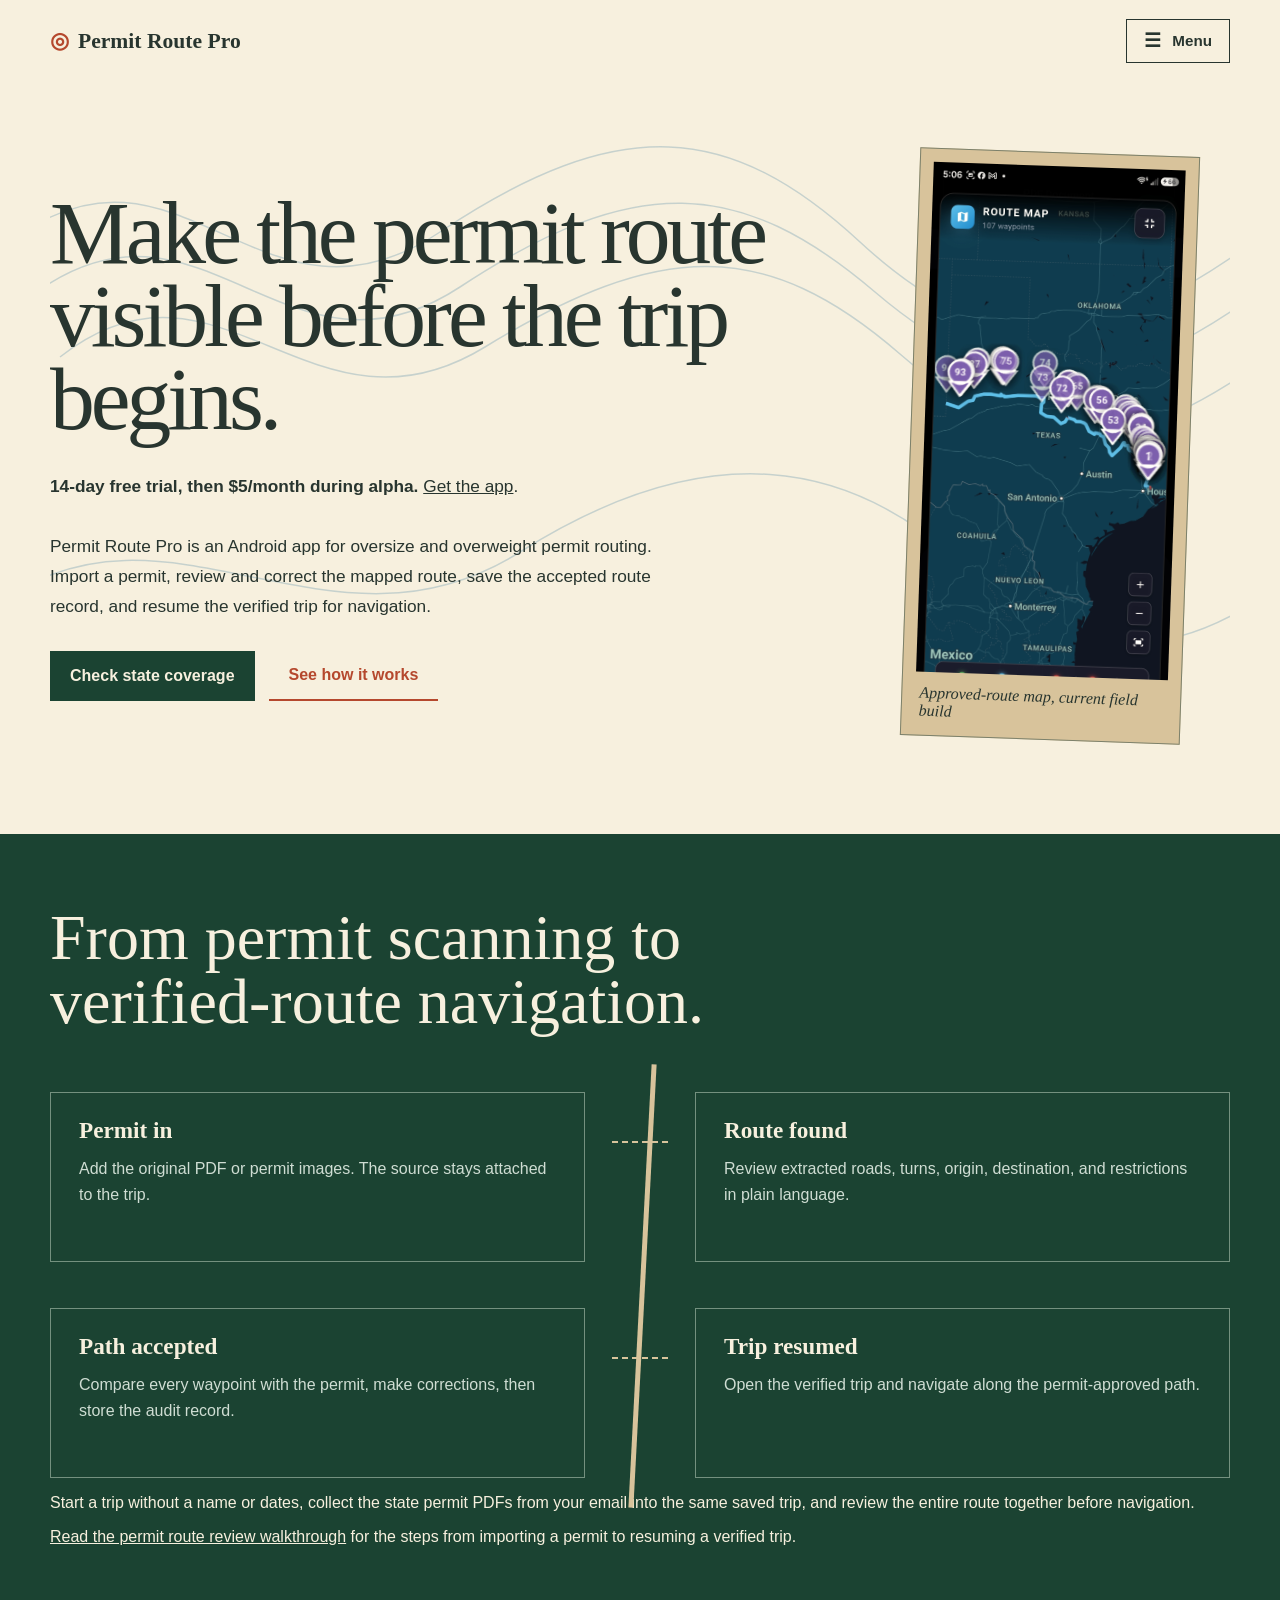
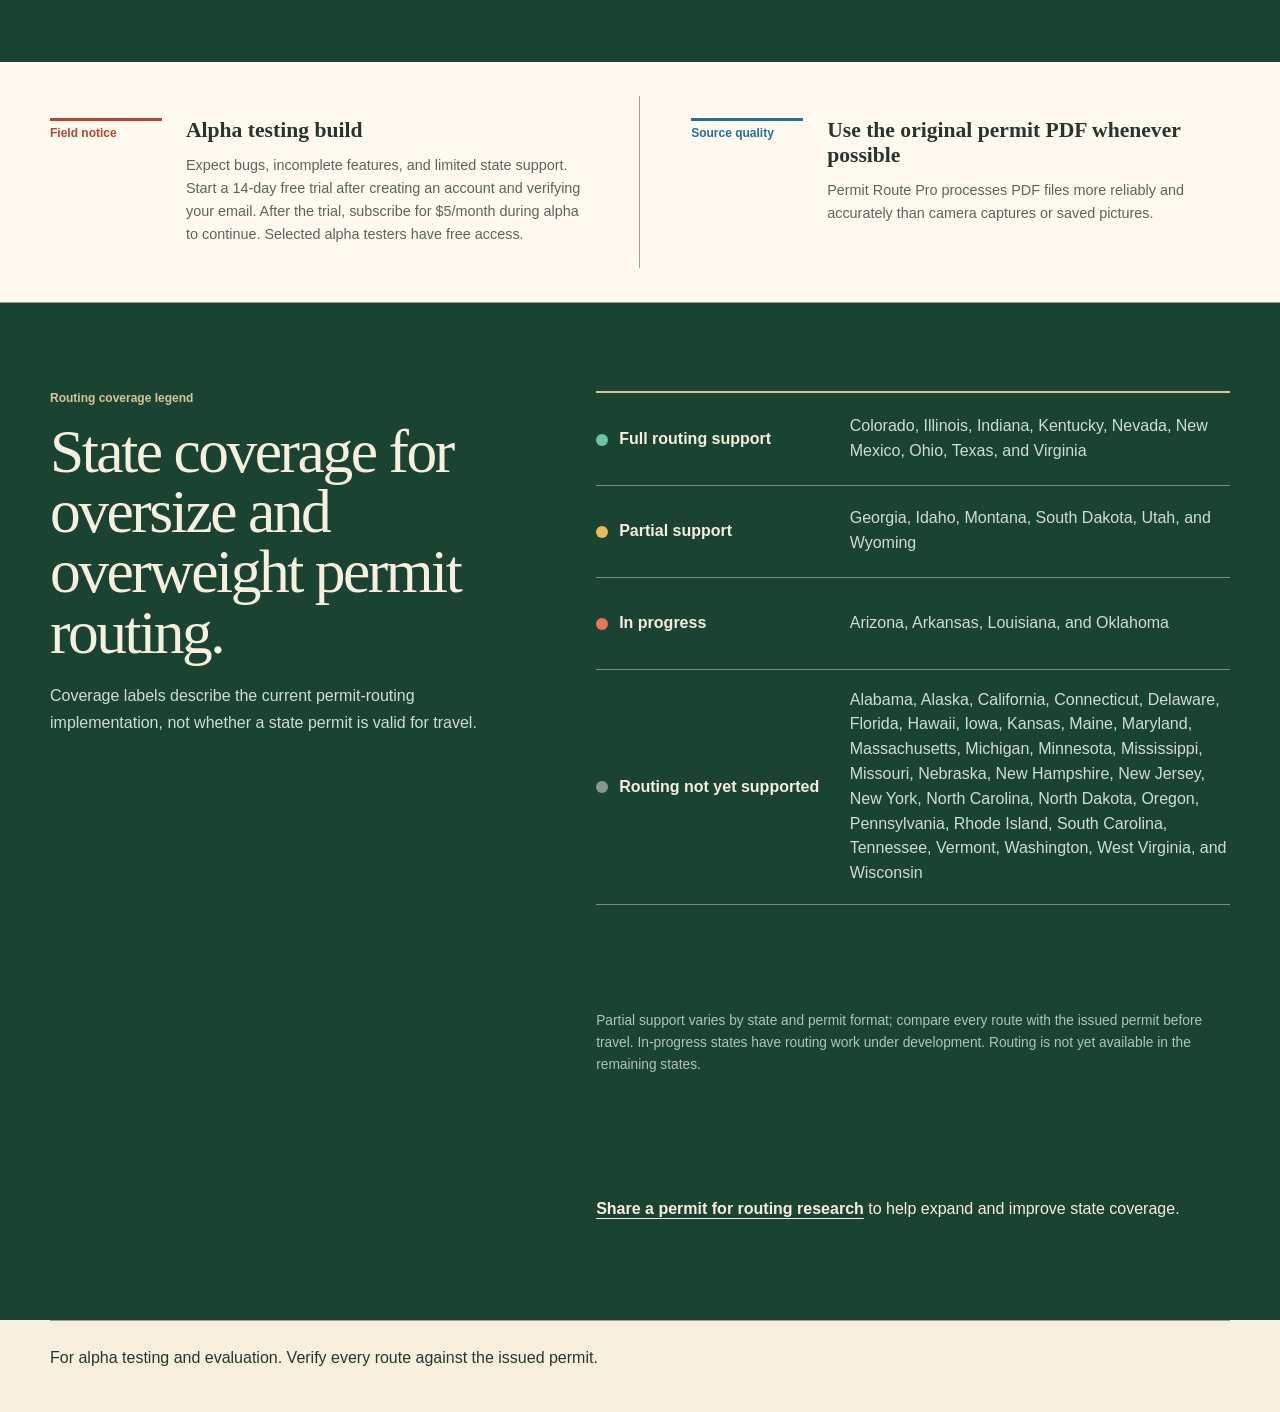
==== index.html @ 9467b301 "Update latest APK manifest and website for v0.4.28-alpha.45" ====
<!DOCTYPE html>
<html lang="en">
  <head>
    <meta charset="utf-8">
    <meta name="viewport" content="width=device-width, initial-scale=1">
    <meta name="google-site-verification" content="u55weYqI1f1QMS4rmIIku3oM1XNT6R3yiwb7f9ApbpE" />
    <meta name="description" content="Review oversize and overweight permit routes with Permit Route Pro for Android. Import permits, verify the mapped route, and resume trips. Explore the alpha.">
    <link rel="canonical" href="https://permit-route-pro.com/">
    <title>Permit Route Pro | Oversize &amp; Overweight Permit Routing App</title>
    <script type="application/ld+json">
      {
        "@context": "https://schema.org",
        "@type": "WebSite",
        "name": "Permit Route Pro",
        "url": "https://permit-route-pro.com/"
      }
    </script>
    <link rel="stylesheet" href="concepts/concepts.css?v=0.4.28-alpha.45-9e7998e-47">
  </head>
  <body class="atlas" id="top">
    <a class="skip-link" href="#main">Skip to content</a>
    <header class="atlas-wrap site-header">
      <nav class="atlas-nav" aria-label="Primary navigation">
        <a class="atlas-brand" href="/">Permit Route Pro</a>
        <button class="site-menu-button" type="button" data-menu-button aria-expanded="false" aria-controls="site-menu"><span class="site-menu-icon" aria-hidden="true">☰</span> Menu</button>
        <div class="site-menu" id="site-menu" hidden>
            <a href="/" aria-current="page">Home</a>
            <a href="/#coverage">State coverage</a>
            <a href="/updates">What’s new</a>
            <a href="/tutorial">App tutorial</a>
            <a href="/permit-route-review">Route review guide</a>
            <a href="/screenshots">App screenshots</a>
            <a href="/changelog">Changelog</a>
            <a href="/share-a-permit">Share a permit</a>
            <a href="/install">Install</a>
        </div>
      </nav>
    </header>

    <main id="main">
      <section class="atlas-wrap atlas-hero">
        <svg class="contours" viewBox="0 0 1180 680" aria-hidden="true" preserveAspectRatio="none">
          <g fill="none" stroke="#2a6f97" stroke-width="1.5">
            <path d="M-40 160C130 30 210 270 390 150S680 40 810 160s240 120 420-20"/>
            <path d="M-20 215C150 85 235 320 410 205S690 95 825 210s240 110 400-12"/>
            <path d="M10 275C170 150 260 372 435 265S715 155 850 272s230 105 380-5"/>
            <path d="M-50 520C120 400 280 590 470 470s330-90 440 10 210 110 330 15"/>
          </g>
        </svg>
        <div class="atlas-copy">
          <h1>Make the permit route visible before the trip begins.</h1>
          <p><strong>14-day free trial, then $5/month during alpha.</strong> <a href="/install">Get the app</a>.</p>
          <p>
            Permit Route Pro is an Android app for oversize and overweight permit routing.
            Import a permit, review and correct the mapped route, save the accepted route
            record, and resume the verified trip for navigation.
          </p>
          <div class="atlas-actions">
            <a class="route-button primary" href="#coverage">Check state coverage</a>
            <a class="route-button secondary" href="#route">See how it works</a>
          </div>
        </div>
        <figure class="atlas-inset">
          <img src="assets/screenshots/route-map.jpg" alt="Permit Route Pro approved route map">
          <p>Approved-route map, current field build</p>
        </figure>
      </section>

      <section class="route-spine" id="route">
        <div class="atlas-wrap">
          <h2>From permit scanning to verified-route navigation.</h2>
          <div class="atlas-route">
            <article class="atlas-stop"><h3>Permit in</h3><p>Add the original PDF or permit images. The source stays attached to the trip.</p></article>
            <article class="atlas-stop"><h3>Route found</h3><p>Review extracted roads, turns, origin, destination, and restrictions in plain language.</p></article>
            <article class="atlas-stop"><h3>Path accepted</h3><p>Compare every waypoint with the permit, make corrections, then store the audit record.</p></article>
            <article class="atlas-stop"><h3>Trip resumed</h3><p>Open the verified trip and navigate along the permit-approved path.</p></article>
          </div>
          <p>Start a trip without a name or dates, collect the state permit PDFs from your email into the same saved trip, and review the entire route together before navigation.</p>
          <p><a href="/permit-route-review">Read the permit route review walkthrough</a> for the steps from importing a permit to resuming a verified trip.</p>
        </div>
      </section>

      <section class="atlas-field-notes" aria-label="Important alpha testing information">
        <div class="atlas-wrap field-note-grid">
          <article class="field-note alpha-note">
            <span>Field notice</span>
            <div><h2>Alpha testing build</h2><p>Expect bugs, incomplete features, and limited state support. Start a 14-day free trial after creating an account and verifying your email. After the trial, subscribe for $5/month during alpha to continue. Selected alpha testers have free access.</p></div>
          </article>
          <article class="field-note pdf-note">
            <span>Source quality</span>
            <div><h2>Use the original permit PDF whenever possible</h2><p>Permit Route Pro processes PDF files more reliably and accurately than camera captures or saved pictures.</p></div>
          </article>
        </div>
      </section>

      <section class="atlas-coverage" id="coverage">
        <div class="atlas-wrap coverage-atlas-grid">
          <header>
            <p class="map-key">Routing coverage legend</p>
            <h2>State coverage for oversize and overweight permit routing.</h2>
            <p>Coverage labels describe the current permit-routing implementation, not whether a state permit is valid for travel.</p>
          </header>
          <table class="atlas-coverage-table">
            <caption class="sr-only">Current state routing support</caption>
            <tbody>
              <tr class="atlas-ready"><th scope="row"><span></span>Full routing support</th><td>Colorado, Illinois, Indiana, Kentucky, Nevada, New Mexico, Ohio, Texas, and Virginia</td></tr>
              <tr class="atlas-partial"><th scope="row"><span></span>Partial support</th><td>Georgia, Idaho, Montana, South Dakota, Utah, and Wyoming</td></tr>
              <tr class="atlas-progress"><th scope="row"><span></span>In progress</th><td>Arizona, Arkansas, Louisiana, and Oklahoma</td></tr>
              <tr class="atlas-unsupported"><th scope="row"><span></span>Routing not yet supported</th><td>Alabama, Alaska, California, Connecticut, Delaware, Florida, Hawaii, Iowa, Kansas, Maine, Maryland, Massachusetts, Michigan, Minnesota, Mississippi, Missouri, Nebraska, New Hampshire, New Jersey, New York, North Carolina, North Dakota, Oregon, Pennsylvania, Rhode Island, South Carolina, Tennessee, Vermont, Washington, West Virginia, and Wisconsin</td></tr>
            </tbody>
          </table>
          <p class="atlas-coverage-note">Partial support varies by state and permit format; compare every route with the issued permit before travel. In-progress states have routing work under development. Routing is not yet available in the remaining states.</p>
          <p class="coverage-more"><a href="/share-a-permit">Share a permit for routing research</a> to help expand and improve state coverage.</p>
        </div>
      </section>

    </main>

    <footer class="atlas-wrap atlas-footer">For alpha testing and evaluation. Verify every route against the issued permit.</footer>
    <script src="apk-downloads.js?v=0.4.28-alpha.45-9e7998e-47"></script>
    <script src="concepts/concepts.js?v=0.4.28-alpha.45-9e7998e-47"></script>
  </body>
</html>
---- concepts/concepts.css ----
* {
  box-sizing: border-box;
}

html {
  scroll-behavior: smooth;
}

body {
  margin: 0;
}

img,
svg {
  display: block;
  max-width: 100%;
}

a {
  color: inherit;
}

button,
a {
  -webkit-tap-highlight-color: transparent;
}

:focus-visible {
  outline: 3px solid currentColor;
  outline-offset: 4px;
}

.skip-link {
  position: fixed;
  left: 16px;
  top: 12px;
  z-index: 100;
  padding: 10px 14px;
  background: white;
  color: black;
  transform: translateY(-180%);
}

.skip-link:focus {
  transform: none;
}

.concept-jump {
  display: flex;
  flex-wrap: wrap;
  align-items: center;
  gap: 8px;
  font-size: 0.78rem;
}

.concept-jump a {
  min-width: 28px;
  min-height: 28px;
  display: inline-grid;
  place-items: center;
  border: 1px solid currentColor;
  text-decoration: none;
}

.concept-jump a[aria-current="page"] {
  background: currentColor;
}

.concept-jump a[aria-current="page"] span {
  color: var(--jump-active, white);
}

.phone-shot {
  overflow: hidden;
  background: #07111f;
}

.phone-shot img {
  width: 100%;
  height: 100%;
  object-fit: cover;
}

.route-button {
  min-height: 50px;
  display: inline-flex;
  align-items: center;
  justify-content: center;
  padding: 13px 20px;
  font-weight: 800;
  text-decoration: none;
}

.sr-only {
  position: absolute;
  width: 1px;
  height: 1px;
  padding: 0;
  margin: -1px;
  overflow: hidden;
  clip: rect(0, 0, 0, 0);
  white-space: nowrap;
  border: 0;
}

/* 1. Night Dispatch */

.night {
  --jump-active: #07131c;
  background: #07131c;
  color: #f4f7f8;
  font-family: "Segoe UI", Arial, sans-serif;
}

.night .night-shell {
  width: min(1240px, calc(100% - 40px));
  margin: 0 auto;
}

.night .night-nav {
  min-height: 76px;
  display: grid;
  grid-template-columns: 1fr auto auto;
  gap: 28px;
  align-items: center;
  border-bottom: 1px solid #244150;
}

.night .night-brand {
  display: flex;
  align-items: center;
  gap: 12px;
  color: #f4f7f8;
  font-family: Bahnschrift, "Arial Narrow", sans-serif;
  font-weight: 800;
  letter-spacing: 0.02em;
  text-decoration: none;
}

.night .night-brand b {
  padding: 7px 8px;
  background: #ffb000;
  color: #07131c;
}

.night .night-links {
  display: flex;
  gap: 22px;
  color: #9fb0ba;
  font-size: 0.9rem;
}

.night .night-links a {
  text-decoration: none;
}

.night .night-links a:hover {
  color: #56d6e9;
}

.night .night-hero {
  display: grid;
  grid-template-columns: 94px minmax(0, 1fr) minmax(280px, 390px);
  min-height: 690px;
  border-bottom: 1px solid #244150;
}

.night .status-rail {
  display: flex;
  flex-direction: column;
  justify-content: space-between;
  padding: 38px 16px 38px 0;
  border-right: 1px solid #244150;
  color: #9fb0ba;
}

.night .status-rail p {
  margin: 0;
  writing-mode: vertical-rl;
  transform: rotate(180deg);
  font-family: Bahnschrift, "Arial Narrow", sans-serif;
  font-size: 0.76rem;
  letter-spacing: 0.12em;
}

.night .status-light {
  width: 14px;
  height: 14px;
  border-radius: 50%;
  background: #56d6e9;
  box-shadow: 0 0 22px rgba(86, 214, 233, 0.75);
}

.night .night-copy {
  align-self: center;
  padding: 64px clamp(28px, 6vw, 78px);
}

.night .night-copy h1 {
  max-width: 760px;
  margin: 0;
  font-family: Bahnschrift, "Arial Narrow", sans-serif;
  font-size: clamp(3.4rem, 7.5vw, 7.6rem);
  font-stretch: condensed;
  line-height: 0.86;
  letter-spacing: -0.055em;
}

.night .night-copy > p {
  max-width: 610px;
  margin: 30px 0 0;
  color: #bac7cd;
  font-size: 1.12rem;
  line-height: 1.65;
}

.night .night-actions {
  display: flex;
  flex-wrap: wrap;
  gap: 14px;
  margin-top: 34px;
}

.night .route-button.primary {
  background: #ffb000;
  color: #07131c;
}

.night .route-button.secondary {
  border: 1px solid #3b5d6e;
  color: #f4f7f8;
}

.night .release-line {
  display: flex;
  flex-wrap: wrap;
  gap: 16px 28px;
  margin-top: 28px;
  color: #9fb0ba;
  font-size: 0.84rem;
}

.night .release-line strong {
  color: #56d6e9;
}

.night .night-visual {
  position: relative;
  align-self: center;
  padding: 54px 0;
}

.night .night-visual::before {
  content: "";
  position: absolute;
  inset: 90px -20px 90px 45%;
  border: solid #294858;
  border-width: 1px 0 1px 1px;
}

.night .night-visual::after {
  content: "approved path";
  position: absolute;
  right: 0;
  bottom: 78px;
  padding: 5px 8px;
  background: #56d6e9;
  color: #07131c;
  font-size: 0.72rem;
  font-weight: 800;
}

.night .phone-shot {
  position: relative;
  z-index: 1;
  aspect-ratio: 1080 / 1900;
  margin-right: 34px;
  border: 8px solid #102838;
  border-radius: 34px;
  box-shadow: 18px 20px 0 #ffb000;
}

.night .night-process {
  padding: 74px 0 90px;
}

.night .night-process h2 {
  max-width: 780px;
  margin: 0 0 40px;
  font-family: Bahnschrift, "Arial Narrow", sans-serif;
  font-size: clamp(2.4rem, 5vw, 4.8rem);
  line-height: 0.95;
}

.night .process-track {
  display: grid;
  grid-template-columns: repeat(5, 1fr);
  border-top: 4px solid #ffb000;
}

.night .process-track article {
  min-height: 190px;
  padding: 22px 22px 10px 0;
  border-right: 1px solid #244150;
}

.night .process-track article:last-child {
  border-right: 0;
}

.night .process-track span {
  color: #ffb000;
  font-weight: 900;
}

.night .process-track h3 {
  margin: 34px 0 8px;
  font-size: 1.08rem;
}

.night .process-track p {
  margin: 0;
  color: #9fb0ba;
  line-height: 1.55;
}

.night .night-footer {
  display: flex;
  justify-content: space-between;
  gap: 20px;
  padding: 30px 0 44px;
  border-top: 1px solid #244150;
  color: #9fb0ba;
}

/* 2. Permit Ledger */

.ledger {
  --jump-active: #f5f3ec;
  background: #f5f3ec;
  color: #17263b;
  font-family: Arial, Helvetica, sans-serif;
}

.ledger .ledger-wrap {
  width: min(1160px, calc(100% - 40px));
  margin: 0 auto;
}

.ledger .ledger-nav {
  min-height: 82px;
  display: flex;
  justify-content: space-between;
  align-items: center;
  gap: 28px;
  border-bottom: 2px solid #17263b;
}

.ledger .ledger-brand {
  font-family: Georgia, serif;
  font-size: 1.2rem;
  font-weight: 700;
  text-decoration: none;
}

.ledger .ledger-brand small {
  display: block;
  color: #566273;
  font-family: Arial, sans-serif;
  font-size: 0.72rem;
  font-weight: 400;
}

.ledger .ledger-download {
  padding: 11px 16px;
  background: #174ea6;
  color: white;
  font-weight: 700;
  text-decoration: none;
}

.ledger .ledger-hero {
  display: grid;
  grid-template-columns: minmax(0, 0.95fr) minmax(360px, 0.72fr);
  gap: clamp(38px, 8vw, 110px);
  align-items: center;
  padding: 72px 0 86px;
}

.ledger .ledger-copy h1 {
  max-width: 720px;
  margin: 0;
  font-family: Georgia, "Times New Roman", serif;
  font-size: clamp(3.1rem, 6.2vw, 6.6rem);
  font-weight: 400;
  line-height: 0.95;
  letter-spacing: -0.045em;
}

.ledger .ledger-copy > p {
  max-width: 570px;
  margin: 28px 0 0;
  color: #465467;
  font-size: 1.1rem;
  line-height: 1.7;
}

.ledger .ledger-actions {
  display: flex;
  flex-wrap: wrap;
  gap: 12px;
  margin-top: 30px;
}

.ledger .route-button.primary {
  background: #174ea6;
  color: white;
}

.ledger .route-button.secondary {
  border-bottom: 2px solid #174ea6;
  padding-inline: 5px;
  color: #174ea6;
}

.ledger .permit-sheet {
  position: relative;
  padding: 30px 32px 34px;
  background: #fffef9;
  border: 1px solid #aeb5bc;
  box-shadow: 13px 15px 0 #d9d7cf;
  transform: rotate(1.2deg);
}

.ledger .permit-sheet::after {
  content: "Verified";
  position: absolute;
  right: 28px;
  bottom: 42px;
  padding: 9px 14px;
  border: 4px double #287d52;
  color: #287d52;
  font-weight: 900;
  transform: rotate(-7deg);
}

.ledger .sheet-head {
  padding-bottom: 18px;
  border-bottom: 3px solid #17263b;
  font-family: Georgia, serif;
  font-size: 1.5rem;
}

.ledger .permit-sheet dl {
  margin: 24px 0 90px;
}

.ledger .permit-sheet div {
  display: grid;
  grid-template-columns: 110px 1fr;
  padding: 12px 0;
  border-bottom: 1px solid #c8cdd2;
}

.ledger .permit-sheet dt {
  color: #657080;
  font-size: 0.78rem;
}

.ledger .permit-sheet dd {
  margin: 0;
  font-weight: 700;
}

.ledger .proof {
  padding: 70px 0 88px;
  border-top: 1px solid #aeb5bc;
}

.ledger .proof h2 {
  max-width: 700px;
  margin: 0;
  font-family: Georgia, serif;
  font-size: clamp(2.4rem, 4vw, 4.4rem);
  font-weight: 400;
  line-height: 1;
}

.ledger .proof-chain {
  position: relative;
  display: grid;
  grid-template-columns: repeat(4, 1fr);
  margin-top: 48px;
}

.ledger .proof-chain::before {
  content: "";
  position: absolute;
  left: 12.5%;
  right: 12.5%;
  top: 17px;
  border-top: 2px solid #174ea6;
}

.ledger .proof-chain article {
  position: relative;
  padding-right: 28px;
}

.ledger .proof-chain span {
  width: 36px;
  height: 36px;
  display: grid;
  place-items: center;
  border: 2px solid #174ea6;
  border-radius: 50%;
  background: #f5f3ec;
  color: #174ea6;
  font-weight: 800;
}

.ledger .proof-chain h3 {
  margin: 22px 0 8px;
  font-family: Georgia, serif;
  font-size: 1.24rem;
}

.ledger .proof-chain p {
  margin: 0;
  color: #566273;
  line-height: 1.55;
}

.ledger .ledger-release {
  display: grid;
  grid-template-columns: 1fr auto;
  gap: 26px;
  align-items: center;
  margin-bottom: 76px;
  padding: 24px 0;
  border-top: 3px solid #17263b;
  border-bottom: 1px solid #aeb5bc;
}

.ledger .ledger-release p {
  margin: 3px 0 0;
  color: #566273;
}

.ledger .ledger-footer {
  padding: 28px 0 46px;
  border-top: 1px solid #aeb5bc;
  color: #566273;
}

/* 3. High-Visibility Cab */

.hivis {
  --jump-active: #ffd400;
  background: #ffd400;
  color: #101010;
  font-family: "Trebuchet MS", Arial, sans-serif;
}

.hivis .hivis-nav {
  width: min(1280px, calc(100% - 36px));
  min-height: 78px;
  display: flex;
  justify-content: space-between;
  align-items: center;
  gap: 28px;
  margin: 0 auto;
  border-bottom: 5px solid #101010;
}

.hivis .hivis-brand {
  font-family: Impact, "Arial Black", sans-serif;
  font-size: 1.6rem;
  text-decoration: none;
}

.hivis .hivis-brand span {
  color: #123cc7;
}

.hivis .nav-action {
  padding: 12px 18px;
  background: #101010;
  color: white;
  font-weight: 900;
  text-decoration: none;
}

.hivis .hivis-hero {
  width: min(1280px, calc(100% - 36px));
  display: grid;
  grid-template-columns: minmax(0, 1.25fr) minmax(270px, 0.48fr);
  gap: 34px;
  margin: 0 auto;
  padding: 54px 0 72px;
}

.hivis .hivis-copy h1 {
  max-width: 900px;
  margin: 0;
  font-family: Impact, "Arial Black", sans-serif;
  font-size: clamp(4.8rem, 11vw, 11.5rem);
  font-weight: 900;
  line-height: 0.78;
  letter-spacing: -0.035em;
}

.hivis .hivis-copy > p {
  max-width: 650px;
  margin: 34px 0 0;
  font-size: 1.28rem;
  font-weight: 700;
  line-height: 1.5;
}

.hivis .hivis-actions {
  display: flex;
  flex-wrap: wrap;
  gap: 12px;
  margin-top: 28px;
}

.hivis .route-button.primary {
  background: #123cc7;
  color: white;
}

.hivis .route-button.secondary {
  border: 3px solid #101010;
}

.hivis .hivis-phone {
  position: relative;
  align-self: end;
}

.hivis .hivis-phone::before {
  content: "Live route";
  position: absolute;
  z-index: 2;
  left: -25px;
  top: 45px;
  padding: 10px 14px;
  background: #ff6b00;
  border: 3px solid #101010;
  font-weight: 900;
  transform: rotate(-4deg);
}

.hivis .phone-shot {
  height: 570px;
  border: 7px solid #101010;
  border-radius: 26px;
  box-shadow: 16px 16px 0 #123cc7;
}

.hivis .rule-banner {
  padding: 26px 20px;
  overflow: hidden;
  background: #101010;
  color: white;
  font-family: Impact, "Arial Black", sans-serif;
  font-size: clamp(1.8rem, 4.5vw, 4.2rem);
  line-height: 1;
  text-align: center;
}

.hivis .hivis-process {
  background: #e8e8e3;
  border-bottom: 12px solid #123cc7;
}

.hivis .process-wrap {
  width: min(1180px, calc(100% - 36px));
  margin: 0 auto;
  padding: 78px 0 88px;
}

.hivis .process-wrap h2 {
  margin: 0 0 38px;
  font-family: Impact, "Arial Black", sans-serif;
  font-size: clamp(3.1rem, 7vw, 7rem);
  font-weight: 900;
  line-height: 0.9;
}

.hivis .road-steps {
  display: grid;
  gap: 14px;
}

.hivis .road-steps article {
  display: grid;
  grid-template-columns: 72px 210px 1fr;
  gap: 20px;
  align-items: center;
  padding: 18px 24px;
  background: white;
  border: 3px solid #101010;
}

.hivis .road-steps span {
  width: 58px;
  height: 58px;
  display: grid;
  place-items: center;
  border-radius: 50%;
  background: #ffd400;
  border: 3px solid #101010;
  font-family: Impact, sans-serif;
  font-size: 1.6rem;
}

.hivis .road-steps h3,
.hivis .road-steps p {
  margin: 0;
}

.hivis .road-steps h3 {
  font-size: 1.25rem;
}

.hivis .road-steps p {
  color: #3d3d3d;
}

.hivis .hivis-release {
  width: min(1180px, calc(100% - 36px));
  display: flex;
  justify-content: space-between;
  align-items: center;
  gap: 24px;
  margin: 0 auto;
  padding: 42px 0;
  font-weight: 800;
}

/* 4. Route Atlas */

.atlas {
  --jump-active: #f7f0de;
  background: #f7f0de;
  color: #28352f;
  font-family: Verdana, Geneva, sans-serif;
}

.atlas .atlas-wrap {
  width: min(1180px, calc(100% - 40px));
  margin: 0 auto;
}

.atlas .atlas-nav {
  min-height: 82px;
  display: flex;
  justify-content: space-between;
  gap: 24px;
  align-items: center;
}

.atlas .site-header { position: relative; z-index: 20; }
.atlas .site-menu-button {
  display: inline-flex;
  align-items: center;
  gap: 11px;
  padding: 11px 17px;
  border: 1px solid #28352f;
  background: transparent;
  color: #28352f;
  font: 700 0.95rem Verdana, Geneva, sans-serif;
  cursor: pointer;
}
.atlas .site-menu-button:hover,
.atlas .site-menu-button[aria-expanded="true"] { background: #1b4332; color: #f7f0de; }
.atlas .site-menu-icon { font-size: 1.2rem; line-height: 1; }
.atlas .site-menu[hidden] { display: none; }
.atlas .site-menu {
  position: absolute;
  top: calc(100% - 2px);
  right: 0;
  width: min(560px, 100%);
  display: grid;
  grid-template-columns: repeat(2, minmax(0, 1fr));
  padding: 12px;
  border: 2px solid #1b4332;
  background: #fffaf0;
  box-shadow: 10px 12px 0 rgba(27, 67, 50, 0.18);
}
.atlas .site-menu a {
  padding: 15px 18px;
  color: #28352f;
  text-decoration: none;
  font-weight: 700;
}
.atlas .site-menu a:hover,
.atlas .site-menu a[aria-current="page"] { background: #d8c39b; }
.atlas .site-menu-button:focus-visible,
.atlas .site-menu a:focus-visible { outline: 3px solid #b5482d; outline-offset: 3px; }

.atlas .atlas-links {
  display: flex;
  gap: 17px;
  color: #5b655f;
  font-size: 0.82rem;
}

.atlas .atlas-links a {
  text-decoration: none;
}

.atlas .atlas-links a:hover {
  color: #b5482d;
}

.atlas .atlas-brand {
  flex-shrink: 0;
  font-family: Palatino, "Book Antiqua", serif;
  font-size: 1.35rem;
  font-weight: 700;
  text-decoration: none;
  white-space: nowrap;
}

.atlas .atlas-brand::before {
  content: "◎";
  margin-right: 9px;
  color: #b5482d;
}

.atlas .atlas-hero {
  position: relative;
  min-height: 680px;
  display: grid;
  grid-template-columns: minmax(0, 1fr) minmax(270px, 360px);
  gap: 70px;
  align-items: center;
  padding: 54px 0 78px;
}

.atlas .contours {
  position: absolute;
  inset: 0;
  z-index: 0;
  opacity: 0.23;
  pointer-events: none;
}

.atlas .atlas-copy,
.atlas .atlas-inset {
  position: relative;
  z-index: 1;
}

.atlas .atlas-copy h1 {
  max-width: 800px;
  margin: 0;
  font-family: Palatino, "Book Antiqua", serif;
  font-size: clamp(3.6rem, 7vw, 7.2rem);
  font-weight: 400;
  line-height: 0.93;
  letter-spacing: -0.045em;
}

.atlas .atlas-copy > p {
  max-width: 620px;
  margin: 30px 0 0;
  font-size: 1.08rem;
  line-height: 1.75;
}

.atlas .atlas-actions {
  display: flex;
  flex-wrap: wrap;
  gap: 14px;
  margin-top: 30px;
}

.atlas .route-button.primary {
  background: #1b4332;
  color: #f7f0de;
}

.atlas .route-button.secondary {
  border-bottom: 2px solid #b5482d;
  color: #b5482d;
}

.atlas .atlas-inset {
  padding: 13px;
  background: #d8c39b;
  border: 1px solid #7c816b;
  transform: rotate(2deg);
}

.atlas .atlas-inset img {
  width: 100%;
  height: 510px;
  object-fit: cover;
  object-position: center top;
  filter: saturate(0.82) sepia(0.08);
}

.atlas .atlas-inset p {
  margin: 12px 4px 2px;
  font-family: Palatino, serif;
  font-style: italic;
}

.atlas .route-spine {
  position: relative;
  padding: 72px 0 100px;
  background: #1b4332;
  color: #f7f0de;
}

.atlas .route-spine h2 {
  max-width: 720px;
  margin: 0 0 58px;
  font-family: Palatino, serif;
  font-size: clamp(2.6rem, 5vw, 5rem);
  font-weight: 400;
  line-height: 1;
}

.atlas .atlas-route {
  position: relative;
  display: grid;
  grid-template-columns: repeat(2, 1fr);
  gap: 46px 110px;
}

.atlas .atlas-route::before {
  content: "";
  position: absolute;
  left: 50%;
  top: -28px;
  bottom: -30px;
  width: 5px;
  background: #d8c39b;
  transform: rotate(3deg);
}

.atlas .atlas-stop {
  position: relative;
  min-height: 170px;
  padding: 24px 28px;
  border: 1px solid #74917f;
}

.atlas .atlas-stop:nth-child(odd)::after,
.atlas .atlas-stop:nth-child(even)::before {
  content: "";
  position: absolute;
  top: 48px;
  width: 56px;
  border-top: 2px dashed #d8c39b;
}

.atlas .atlas-stop:nth-child(odd)::after {
  right: -84px;
}

.atlas .atlas-stop:nth-child(even)::before {
  left: -84px;
}

.atlas .atlas-stop h3 {
  margin: 0;
  font-family: Palatino, serif;
  font-size: 1.45rem;
}

.atlas .atlas-stop p {
  margin: 12px 0 0;
  color: #cfddd3;
  line-height: 1.6;
}

.atlas .atlas-field-notes {
  padding: 34px 0;
  background: #fffaf0;
  border-bottom: 1px solid #a89f87;
}

.atlas .field-note-grid {
  display: grid;
  grid-template-columns: repeat(2, 1fr);
}

.atlas .field-note {
  display: grid;
  grid-template-columns: 112px 1fr;
  gap: 24px;
  min-height: 138px;
  padding: 22px clamp(24px, 4vw, 54px);
  align-items: start;
}

.atlas .field-note:first-child {
  padding-left: 0;
  border-right: 1px solid #a89f87;
}

.atlas .field-note:last-child {
  padding-right: 0;
}

.atlas .field-note > span,
.atlas .map-key {
  color: #b5482d;
  font-size: 0.75rem;
  font-weight: 700;
}

.atlas .field-note > span {
  padding-top: 5px;
  border-top: 3px solid #b5482d;
}

.atlas .pdf-note > span {
  color: #2a6f97;
  border-color: #2a6f97;
}

.atlas .field-note h2 {
  margin: 0;
  font-family: Palatino, "Book Antiqua", serif;
  font-size: 1.35rem;
  line-height: 1.15;
}

.atlas .field-note p {
  margin: 11px 0 0;
  color: #5b655f;
  font-size: 0.9rem;
  line-height: 1.6;
}

.atlas .atlas-bulletin {
  padding: 88px 0 96px;
}

.atlas .bulletin-grid,
.atlas .coverage-atlas-grid,
.atlas .atlas-log-grid,
.atlas .atlas-install-grid {
  display: grid;
  grid-template-columns: minmax(280px, 0.68fr) minmax(0, 1fr);
  gap: clamp(54px, 9vw, 120px);
  align-items: start;
}

.atlas .map-key {
  margin: 0 0 16px;
}

.atlas .bulletin-grid h2,
.atlas .coverage-atlas-grid h2,
.atlas .atlas-screens-heading h2,
.atlas .atlas-log-grid h2,
.atlas .atlas-install-intro h2 {
  max-width: 700px;
  margin: 0;
  font-family: Palatino, "Book Antiqua", serif;
  font-size: clamp(2.7rem, 4.8vw, 5rem);
  font-weight: 400;
  line-height: 0.98;
  letter-spacing: -0.04em;
}

.atlas .bulletin-grid header > p:not(.map-key),
.atlas .coverage-atlas-grid header > p:not(.map-key),
.atlas .atlas-screens-heading > p:not(.map-key),
.atlas .atlas-log-grid header > p:not(.map-key),
.atlas .atlas-install-intro > p:not(.map-key) {
  max-width: 600px;
  margin: 20px 0 0;
  color: #5b655f;
  line-height: 1.7;
}

.atlas .atlas-build-facts {
  display: grid;
  grid-template-columns: repeat(2, 1fr);
  gap: 20px;
  margin: 30px 0;
}

.atlas .atlas-build-facts div {
  padding-top: 12px;
  border-top: 2px solid #28352f;
}

.atlas .atlas-build-facts dt {
  color: #6e746b;
  font-size: 0.74rem;
}

.atlas .atlas-build-facts dd {
  margin: 5px 0 0;
  font-family: Palatino, serif;
  font-weight: 700;
}

.atlas .atlas-current-notes {
  margin: 0;
  padding: 0;
  list-style: none;
  border-top: 2px solid #28352f;
}

.atlas .atlas-current-notes li {
  position: relative;
  padding: 22px 0 22px 42px;
  border-bottom: 1px solid #a89f87;
  color: #4c5851;
  line-height: 1.65;
}

.atlas .atlas-current-notes li::before {
  content: "";
  position: absolute;
  left: 2px;
  top: 28px;
  width: 13px;
  height: 13px;
  border: 3px solid #f7f0de;
  border-radius: 50%;
  background: #b5482d;
  box-shadow: 0 0 0 1px #b5482d;
}

.atlas .atlas-coverage {
  padding: 88px 0 98px;
  background: #1b4332;
  color: #f7f0de;
}

.atlas .atlas-coverage .map-key {
  color: #d8c39b;
}

.atlas .coverage-atlas-grid header > p:not(.map-key) {
  color: #cfddd3;
}

.atlas .atlas-coverage-table {
  width: 100%;
  border-collapse: collapse;
  border-top: 2px solid #d8c39b;
}

.atlas .atlas-coverage-table th,
.atlas .atlas-coverage-table td {
  height: 92px;
  padding: 18px 0;
  border-bottom: 1px solid #74917f;
  text-align: left;
  vertical-align: middle;
}

.atlas .atlas-coverage-table th {
  width: 40%;
  padding-right: 24px;
}

.atlas .atlas-coverage-table th span {
  width: 12px;
  height: 12px;
  display: inline-block;
  margin-right: 11px;
  border-radius: 50%;
  vertical-align: middle;
}

.atlas .atlas-ready th span {
  background: #68c7a0;
}

.atlas .atlas-partial th span {
  background: #e4bd58;
}

.atlas .atlas-progress th span {
  background: #e97658;
}

.atlas .atlas-unsupported th span {
  background: #86978e;
}

.atlas .atlas-coverage-table td {
  color: #cfddd3;
  line-height: 1.55;
}

.atlas .atlas-coverage-note {
  grid-column: 2;
  margin: -10px 0 0;
  color: #afc5b6;
  font-size: 0.86rem;
  line-height: 1.6;
}

.atlas .coverage-more { grid-column: 2; margin: 5px 0 0; line-height: 1.6; }
.atlas .coverage-more a { color: #f7f0de; font-weight: 700; text-underline-offset: 4px; }
.atlas .download-coverage-reminder { padding: 12px 16px; border-left: 4px solid #b5482d; background: #eddfc1; line-height: 1.5; }
.atlas .download-coverage-reminder a { color: #1b4332; font-weight: 700; }

.atlas .atlas-explore { padding: 76px 0 84px; background: #e7d7b7; }
.atlas .atlas-explore h2 { margin: 0 0 32px; font: 400 clamp(2.5rem, 5vw, 4.5rem)/1 Palatino, "Book Antiqua", serif; letter-spacing: -0.04em; }
.atlas .atlas-explore-links { display: grid; grid-template-columns: repeat(2, minmax(0, 1fr)); gap: 0 30px; }
.atlas .atlas-explore-links a { display: grid; gap: 8px; padding: 20px 0; border-top: 1px solid #8d856e; color: #28352f; text-decoration: none; }
.atlas .atlas-explore-links a:hover strong { color: #b5482d; text-decoration: underline; }
.atlas .atlas-explore-links strong { font: 700 1.5rem Palatino, "Book Antiqua", serif; }
.atlas .atlas-explore-links span { color: #4c5851; line-height: 1.5; }

.atlas .atlas-share { min-height: 70vh; padding: 55px 0 90px; background: #1b4332; }
.atlas .atlas-share .permit-research-callout { margin-top: 0; }
.atlas .permit-research-copy h1,
.atlas .atlas-screens-heading h1,
.atlas .atlas-log-grid h1 { margin: 0; font: 400 clamp(2.7rem, 4.8vw, 5rem)/0.98 Palatino, "Book Antiqua", serif; letter-spacing: -0.04em; }
.atlas .bulletin-grid h1,
.atlas .atlas-install-intro h1 {
  margin: 0 0 20px;
  font: 400 clamp(2.4rem, 4.5vw, 4rem)/1.08 Palatino, "Book Antiqua", serif;
  letter-spacing: -0.035em;
}
.atlas .permit-research-copy h1 { font-size: clamp(2.15rem, 4vw, 4.1rem); }

.atlas .permit-research-callout {
  grid-column: 1 / -1;
  display: grid;
  grid-template-columns: minmax(260px, 0.82fr) minmax(0, 1fr);
  gap: clamp(36px, 7vw, 88px);
  margin-top: 34px;
  padding: clamp(30px, 5vw, 58px);
  border-top: 7px solid #e4bd58;
  background: #f7f0de;
  color: #28352f;
}

.atlas .permit-research-copy .map-key {
  color: #2a6f97;
}

.atlas .permit-research-copy h3 {
  margin: 0;
  font-family: Palatino, "Book Antiqua", serif;
  font-size: clamp(2.15rem, 4vw, 4.1rem);
  font-weight: 400;
  line-height: 1;
  letter-spacing: -0.035em;
}

.atlas .permit-research-copy > p:not(.map-key) {
  margin: 22px 0 0;
  color: #4c5851;
  line-height: 1.68;
}

.atlas .permit-research-copy .permit-privacy-note {
  padding: 16px 18px;
  border-left: 4px solid #b5482d;
  background: #eddfc1;
  font-size: 0.9rem;
}

.atlas .permit-email-note {
  font-size: 0.88rem;
}

.atlas .permit-email-note a {
  color: #2a6f97;
  font-weight: 700;
}

.atlas .permit-research-form {
  display: grid;
  gap: 18px;
  align-content: start;
  padding-left: clamp(0px, 4vw, 52px);
  border-left: 1px solid #a89f87;
}

.atlas .permit-field-grid {
  display: grid;
  grid-template-columns: repeat(2, minmax(0, 1fr));
  gap: 16px;
}

.atlas .permit-research-form label:not(.permit-consent):not(.permit-trap) {
  display: grid;
  gap: 8px;
  color: #28352f;
  font-size: 0.8rem;
  font-weight: 800;
  letter-spacing: 0.025em;
}

.atlas .permit-research-form label > span {
  font-weight: 400;
}

.atlas .permit-research-form input[type="text"],
.atlas .permit-research-form input[type="email"],
.atlas .permit-research-form textarea {
  width: 100%;
  border: 1px solid #7c816b;
  border-radius: 0;
  background: #fffdf5;
  color: #28352f;
  font: inherit;
  font-size: 1rem;
}

.atlas .permit-research-form input[type="text"],
.atlas .permit-research-form input[type="email"] {
  min-height: 49px;
  padding: 11px 13px;
}

.atlas .permit-research-form textarea {
  min-height: 116px;
  padding: 13px;
  resize: vertical;
  line-height: 1.5;
}

.atlas .permit-research-form input:focus-visible,
.atlas .permit-research-form textarea:focus-visible {
  outline-color: #2a6f97;
}

.atlas .permit-file-drop {
  padding: 18px;
  border: 2px dashed #2a6f97;
  background: #eaf0e9;
}

.atlas .permit-file-drop > span,
.atlas .permit-file-drop > small,
.atlas .permit-file-drop > output {
  display: block;
}

.atlas .permit-file-drop > span {
  font-family: Palatino, "Book Antiqua", serif;
  font-size: 1.15rem;
  font-weight: 700;
}

.atlas .permit-file-drop > small,
.atlas .permit-file-drop > output {
  color: #5b655f;
  font-size: 0.8rem;
  font-weight: 400;
  line-height: 1.5;
  letter-spacing: 0;
}

.atlas .permit-file-drop input[type="file"] {
  width: 100%;
  margin: 7px 0 2px;
  color: #4c5851;
  font: inherit;
  font-size: 0.86rem;
}

.atlas .permit-file-drop input[type="file"]::file-selector-button {
  min-height: 38px;
  margin-right: 10px;
  padding: 8px 13px;
  border: 0;
  background: #2a6f97;
  color: white;
  font: inherit;
  font-weight: 800;
  cursor: pointer;
}

.atlas .permit-consent {
  display: grid;
  grid-template-columns: 21px 1fr;
  gap: 10px;
  align-items: start;
  color: #4c5851;
  font-size: 0.86rem;
  line-height: 1.5;
}

.atlas .permit-consent input {
  width: 19px;
  height: 19px;
  margin: 1px 0 0;
  accent-color: #1b4332;
}

.atlas .permit-trap {
  position: absolute;
  left: -10000px;
  width: 1px;
  height: 1px;
  overflow: hidden;
}

.atlas .permit-submit {
  width: 100%;
  border: 0;
  background: #1b4332;
  color: #f7f0de;
  font: inherit;
  cursor: pointer;
}

.atlas .permit-submit:disabled {
  cursor: wait;
  opacity: 0.65;
}

.atlas .permit-form-status {
  min-height: 24px;
  margin: -4px 0 0;
  color: #4c5851;
  font-size: 0.88rem;
  line-height: 1.5;
}

.atlas .permit-form-status[data-state="success"] {
  color: #1b6b48;
  font-weight: 700;
}

.atlas .permit-form-status[data-state="error"] {
  color: #a43b25;
  font-weight: 700;
}

.atlas .atlas-screens {
  overflow: hidden;
  padding: 92px 0 110px;
  background: #e7d7b7;
}

.atlas .atlas-screens-heading {
  display: grid;
  grid-template-columns: minmax(0, 0.8fr) minmax(260px, 0.5fr);
  gap: 50px;
  align-items: end;
}

.atlas .atlas-screens-heading .map-key {
  grid-column: 1 / -1;
  margin-bottom: -28px;
}

.atlas .atlas-screens-heading > p:not(.map-key) {
  margin-top: 0;
}

.atlas .atlas-contact-sheet {
  width: min(1480px, calc(100% - 40px));
  display: grid;
  grid-template-columns: repeat(6, minmax(0, 1fr));
  gap: 18px;
  margin: 58px auto 0;
}

.atlas .atlas-contact-sheet figure {
  margin: 0;
  padding: 10px 10px 13px;
  background: #fffaf0;
  border: 1px solid #a89f87;
  box-shadow: 7px 9px 0 rgba(98, 82, 52, 0.16);
}

.atlas .atlas-contact-sheet figure:nth-child(even) {
  transform: translateY(34px) rotate(1deg);
}

.atlas .atlas-contact-sheet figure:nth-child(odd) {
  transform: rotate(-0.7deg);
}

.atlas .atlas-contact-sheet img {
  width: 100%;
  aspect-ratio: 1080 / 2240;
  object-fit: cover;
  object-position: center top;
  filter: saturate(0.9);
}

.atlas .atlas-contact-sheet figcaption {
  padding-top: 10px;
  font-family: Palatino, serif;
  font-size: 0.82rem;
  font-style: italic;
  text-align: center;
}

.atlas .atlas-log {
  padding: 92px 0 106px;
  background: #fffaf0;
}

.atlas .atlas-release-history {
  border-top: 2px solid #28352f;
}

.atlas .atlas-release-history > p {
  color: #5b655f;
}

.atlas .history-release {
  border-bottom: 1px solid #a89f87;
}

.atlas .history-release summary {
  position: relative;
  display: grid;
  grid-template-columns: 1fr auto;
  gap: 18px;
  align-items: center;
  min-height: 72px;
  padding: 17px 42px 17px 0;
  cursor: pointer;
  list-style: none;
  font-family: Palatino, serif;
  font-weight: 700;
}

.atlas .history-release summary::-webkit-details-marker {
  display: none;
}

.atlas .history-release summary::after {
  content: "+";
  position: absolute;
  right: 3px;
  color: #b5482d;
  font-family: Verdana, sans-serif;
  font-size: 1.5rem;
  font-weight: 400;
}

.atlas .history-release[open] summary::after {
  content: "−";
}

.atlas .history-release[open] summary {
  color: #b5482d;
}

.atlas .history-release-date {
  color: #6e746b;
  font-family: Verdana, sans-serif;
  font-size: 0.78rem;
  font-weight: 400;
}

.history-release-version {
  min-width: 0;
  overflow-wrap: anywhere;
}

.history-release-meta {
  display: grid;
  gap: 5px;
  text-align: right;
}

.history-release-count {
  color: #5b655f;
  font-family: Verdana, sans-serif;
  font-size: 0.78rem;
  font-weight: 400;
}

.history-release summary:focus-visible {
  outline: 2px solid currentColor;
  outline-offset: 4px;
}

@media (max-width: 760px) {
  .atlas .history-release summary,
  .clear .history-release summary {
    grid-template-columns: minmax(0, 1fr);
    gap: 8px;
  }

  .history-release-meta {
    display: flex;
    flex-wrap: wrap;
    gap: 8px 16px;
    text-align: left;
  }
}

.atlas .history-release-notes {
  display: grid;
  gap: 12px;
  margin: 0;
  padding: 0 28px 27px 22px;
  color: #4c5851;
  line-height: 1.6;
}

.atlas .atlas-install {
  padding: 92px 0 98px;
  background: #d8c39b;
}

.atlas .atlas-install-qr {
  display: flex;
  gap: 16px;
  align-items: center;
  margin-top: 32px;
}

.atlas .atlas-install-qr img {
  width: 96px;
  height: 96px;
  padding: 6px;
  background: white;
}

.atlas .atlas-install-qr p,
.atlas .atlas-install-qr strong,
.atlas .atlas-install-qr span {
  display: block;
  margin: 0;
}

.atlas .atlas-install-qr span {
  margin-top: 5px;
  color: #5b655f;
  font-size: 0.86rem;
}

.atlas .atlas-install-steps {
  margin: 0;
  padding: 0;
  list-style: none;
  counter-reset: atlas-install;
  border-top: 2px solid #28352f;
}

.atlas .atlas-install-steps li {
  position: relative;
  min-height: 92px;
  padding: 20px 0 20px 68px;
  border-bottom: 1px solid #9d8a65;
  counter-increment: atlas-install;
}

.atlas .atlas-install-steps li::before {
  content: counter(atlas-install);
  position: absolute;
  left: 0;
  top: 17px;
  width: 40px;
  height: 40px;
  display: grid;
  place-items: center;
  border: 2px solid #b5482d;
  border-radius: 50%;
  color: #b5482d;
  font-family: Palatino, serif;
  font-weight: 700;
}

.atlas .atlas-install-steps strong,
.atlas .atlas-install-steps span {
  display: block;
}

.atlas .atlas-install-steps span {
  margin-top: 5px;
  color: #5b655f;
  line-height: 1.55;
}

.atlas .atlas-release {
  display: grid;
  grid-template-columns: auto 1fr auto;
  gap: 26px;
  align-items: center;
  padding: 54px 0 64px;
}

.atlas .atlas-release img {
  width: 104px;
  background: white;
}

.atlas .atlas-release p {
  margin: 5px 0 0;
  color: #5b655f;
}

.atlas .atlas-footer {
  padding: 28px 0 45px;
  border-top: 1px solid #a89f87;
}

.atlas .atlas-404 {
  width: min(760px, calc(100% - 40px));
  min-height: 100vh;
  display: flex;
  flex-direction: column;
  justify-content: center;
  margin: 0 auto;
  padding: 80px 0;
}

.atlas .atlas-404 h1 {
  max-width: 720px;
  margin: 0;
  font-family: Palatino, "Book Antiqua", serif;
  font-size: clamp(3.4rem, 8vw, 7.4rem);
  font-weight: 400;
  line-height: 0.92;
  letter-spacing: -0.045em;
}

.atlas .atlas-404 > p:not(.map-key) {
  max-width: 600px;
  margin: 28px 0;
  color: #5b655f;
  line-height: 1.7;
}

.atlas .atlas-404 .route-button {
  align-self: flex-start;
}

.atlas .atlas-404-route {
  display: flex;
  align-items: center;
  width: min(520px, 74vw);
  margin-bottom: 54px;
  border-top: 3px solid #2a6f97;
}

.atlas .atlas-404-route span {
  width: 18px;
  height: 18px;
  border: 4px solid #f7f0de;
  border-radius: 50%;
  background: #2a6f97;
  box-shadow: 0 0 0 2px #2a6f97;
  transform: translateY(-10px);
}

.atlas .atlas-404-route span:last-child {
  margin-left: auto;
  background: #b5482d;
  box-shadow: 0 0 0 2px #b5482d;
}

/* 5. Clear Passage */

.clear {
  --jump-active: #f3f8fc;
  background: #f3f8fc;
  color: #14213d;
  font-family: "Avenir Next", "Segoe UI", sans-serif;
}

.clear .clear-wrap {
  width: min(1160px, calc(100% - 40px));
  margin: 0 auto;
}

.clear .clear-nav {
  min-height: 80px;
  display: grid;
  grid-template-columns: 1fr auto 1fr;
  align-items: center;
  gap: 24px;
}

.clear .clear-brand {
  justify-self: start;
  font-weight: 800;
  text-decoration: none;
}

.clear .clear-brand i {
  width: 32px;
  height: 32px;
  display: inline-grid;
  place-items: center;
  margin-right: 8px;
  border-radius: 50%;
  background: #1677ff;
  color: white;
  font-style: normal;
}

.clear .clear-links {
  display: flex;
  gap: 24px;
  color: #66758a;
  font-size: 0.92rem;
}

.clear .clear-links a {
  text-decoration: none;
}

.clear .clear-nav .route-button {
  justify-self: end;
  min-height: 44px;
  padding: 10px 17px;
  border-radius: 999px;
  background: #14213d;
  color: white;
}

.clear .clear-hero {
  padding: 86px 0 64px;
  text-align: center;
}

.clear .hero-concept-jump {
  justify-content: center;
  margin-bottom: 30px;
}

.clear .clear-hero h1 {
  max-width: 900px;
  margin: 0 auto;
  font-size: clamp(3rem, 6.5vw, 6.5rem);
  font-weight: 750;
  line-height: 0.98;
  letter-spacing: -0.055em;
}

.clear .clear-hero > p {
  max-width: 660px;
  margin: 26px auto 0;
  color: #66758a;
  font-size: 1.14rem;
  line-height: 1.65;
}

.clear .clear-actions {
  display: flex;
  flex-wrap: wrap;
  justify-content: center;
  gap: 12px;
  margin-top: 30px;
}

.clear .route-button.primary {
  border-radius: 999px;
  background: #1677ff;
  color: white;
}

.clear .route-button.secondary {
  border-radius: 999px;
  border: 1px solid #a9b8c8;
  color: #14213d;
}

.clear .trip-line {
  position: relative;
  display: grid;
  grid-template-columns: repeat(4, 1fr);
  margin-top: 72px;
  text-align: left;
}

.clear .trip-line::before {
  content: "";
  position: absolute;
  left: 12.5%;
  right: 12.5%;
  top: 15px;
  height: 4px;
  border-radius: 4px;
  background: #b9d8ff;
}

.clear .trip-line article {
  position: relative;
  padding: 0 18px;
}

.clear .trip-line span {
  position: relative;
  width: 34px;
  height: 34px;
  display: block;
  margin-bottom: 20px;
  border: 8px solid #f3f8fc;
  border-radius: 50%;
  background: #1677ff;
  box-shadow: 0 0 0 2px #1677ff;
}

.clear .trip-line article:last-child span {
  background: #f2554a;
  box-shadow: 0 0 0 2px #f2554a;
}

.clear .trip-line h3 {
  margin: 0 0 7px;
  font-size: 1rem;
}

.clear .trip-line p {
  margin: 0;
  color: #66758a;
  font-size: 0.9rem;
  line-height: 1.5;
}

.clear .clear-notices {
  padding: 34px 0;
  background: white;
  border-top: 1px solid #d8e2ec;
  border-bottom: 1px solid #d8e2ec;
}

.clear .notice-grid {
  display: grid;
  grid-template-columns: repeat(2, 1fr);
  gap: 0;
}

.clear .notice-grid article {
  display: grid;
  grid-template-columns: 48px 1fr;
  gap: 18px;
  align-items: start;
  padding: 10px clamp(24px, 4vw, 54px);
}

.clear .notice-grid article:first-child {
  padding-left: 0;
  border-right: 1px solid #d8e2ec;
}

.clear .notice-grid article:last-child {
  padding-right: 0;
}

.clear .notice-grid article > span {
  width: 44px;
  height: 44px;
  display: grid;
  place-items: center;
  border-radius: 50%;
  font-weight: 850;
}

.clear .testing-notice > span {
  background: #f2554a;
  color: white;
  font-size: 1.2rem;
}

.clear .pdf-notice > span {
  background: #dcecff;
  color: #1677ff;
  font-size: 0.72rem;
}

.clear .notice-grid h2 {
  margin: 1px 0 7px;
  font-size: 1rem;
}

.clear .notice-grid p {
  margin: 0;
  color: #66758a;
  font-size: 0.92rem;
  line-height: 1.55;
}

.clear .clear-updates {
  padding: 88px 0;
  background: white;
}

.clear .updates-grid {
  display: grid;
  grid-template-columns: minmax(280px, 0.7fr) minmax(0, 1fr);
  gap: clamp(54px, 9vw, 120px);
  align-items: start;
}

.clear .updates-heading h2,
.clear .coverage-grid h2,
.clear .screens-heading h2,
.clear .history-grid h2 {
  max-width: 660px;
  margin: 0;
  font-size: clamp(2.5rem, 4.5vw, 4.7rem);
  line-height: 1;
  letter-spacing: -0.045em;
}

.clear .updates-heading > p,
.clear .coverage-grid header > p,
.clear .screens-heading > p,
.clear .history-grid header > p {
  max-width: 600px;
  margin: 20px 0 0;
  color: #66758a;
  line-height: 1.7;
}

.clear .build-facts {
  display: grid;
  grid-template-columns: repeat(2, 1fr);
  gap: 20px;
  margin: 30px 0;
}

.clear .build-facts div {
  padding-top: 12px;
  border-top: 2px solid #14213d;
}

.clear .build-facts dt {
  color: #66758a;
  font-size: 0.78rem;
}

.clear .build-facts dd {
  margin: 5px 0 0;
  font-weight: 800;
}

.clear .current-notes {
  margin: 0;
  padding: 0;
  list-style: none;
}

.clear .current-notes li {
  position: relative;
  padding: 20px 0 20px 46px;
  border-top: 1px solid #d8e2ec;
  color: #43536a;
  line-height: 1.6;
}

.clear .current-notes li:last-child {
  border-bottom: 1px solid #d8e2ec;
}

.clear .current-notes li::before {
  content: "✓";
  position: absolute;
  left: 0;
  top: 18px;
  width: 28px;
  height: 28px;
  display: grid;
  place-items: center;
  border-radius: 50%;
  background: #dcecff;
  color: #1677ff;
  font-size: 0.82rem;
  font-weight: 900;
}

.clear .clear-coverage {
  padding: 88px 0 96px;
  background: #eaf3fb;
}

.clear .coverage-grid {
  display: grid;
  grid-template-columns: minmax(270px, 0.7fr) minmax(0, 1fr);
  gap: 34px clamp(54px, 9vw, 120px);
  align-items: start;
}

.clear .coverage-table {
  width: 100%;
  border-collapse: collapse;
  border-top: 2px solid #14213d;
}

.clear .coverage-row th,
.clear .coverage-row td {
  height: 92px;
  padding: 18px 0;
  border-bottom: 1px solid #b8c9d8;
  text-align: left;
  vertical-align: middle;
}

.clear .coverage-row th {
  width: 40%;
  padding-right: 24px;
}

.clear .coverage-row th span {
  width: 12px;
  height: 12px;
  display: inline-block;
  margin-right: 11px;
  border-radius: 50%;
  vertical-align: middle;
}

.clear .coverage-row.ready th span {
  background: #1677ff;
}

.clear .coverage-row.partial th span {
  background: #f3a712;
}

.clear .coverage-row.progress th span {
  background: #f2554a;
}

.clear .coverage-row.unsupported th span {
  background: #8a96a8;
}

.clear .coverage-row td {
  color: #43536a;
  line-height: 1.55;
}

.clear .coverage-note {
  grid-column: 2;
  max-width: 720px;
  margin: -10px 0 0;
  color: #66758a;
  font-size: 0.88rem;
  line-height: 1.6;
}

.clear .clear-screens {
  overflow: hidden;
  padding: 90px 0 102px;
  background: white;
}

.clear .screens-heading {
  display: grid;
  grid-template-columns: minmax(0, 0.8fr) minmax(280px, 0.55fr);
  gap: 50px;
  align-items: end;
}

.clear .screens-heading > p {
  margin-top: 0;
}

.clear .screen-gallery {
  width: min(1480px, calc(100% - 40px));
  display: grid;
  grid-template-columns: repeat(6, minmax(0, 1fr));
  gap: 18px;
  margin: 52px auto 0;
  padding-bottom: 4px;
}

.clear .screen-gallery figure {
  margin: 0;
}

.clear .screen-gallery figure:nth-child(even) {
  margin-top: 54px;
}

.clear .screen-gallery img {
  width: 100%;
  aspect-ratio: 1080 / 2080;
  object-fit: cover;
  object-position: center top;
  border: 5px solid #14213d;
  border-radius: 26px;
  box-shadow: 0 14px 34px rgba(20, 33, 61, 0.14);
}

.clear .screen-gallery figcaption {
  padding: 13px 5px 0;
  color: #66758a;
  font-size: 0.82rem;
  font-weight: 700;
  text-align: center;
}

.clear .clear-history {
  padding: 92px 0 104px;
  background: #f3f8fc;
}

.clear .history-grid {
  display: grid;
  grid-template-columns: minmax(260px, 0.58fr) minmax(0, 1fr);
  gap: clamp(54px, 9vw, 120px);
  align-items: start;
}

.clear .release-history {
  border-top: 2px solid #14213d;
}

.clear .release-history > p {
  color: #66758a;
}

.clear .history-release {
  border-bottom: 1px solid #b8c9d8;
}

.clear .history-release summary {
  position: relative;
  display: grid;
  grid-template-columns: 1fr auto;
  gap: 18px;
  align-items: center;
  min-height: 72px;
  padding: 17px 42px 17px 0;
  cursor: pointer;
  list-style: none;
  font-weight: 800;
}

.clear .history-release summary::-webkit-details-marker {
  display: none;
}

.clear .history-release summary::after {
  content: "+";
  position: absolute;
  right: 3px;
  color: #1677ff;
  font-size: 1.6rem;
  font-weight: 500;
}

.clear .history-release[open] summary::after {
  content: "−";
}

.clear .history-release[open] summary {
  color: #1677ff;
}

.clear .history-release-date {
  color: #66758a;
  font-size: 0.82rem;
  font-weight: 500;
}

.clear .history-release-notes {
  display: grid;
  gap: 12px;
  margin: 0;
  padding: 0 28px 26px 22px;
  color: #43536a;
  line-height: 1.55;
}

.clear .clear-install {
  padding: 86px 0;
  background: #14213d;
  color: white;
}

.clear .install-grid {
  display: grid;
  grid-template-columns: minmax(280px, 0.72fr) minmax(0, 1fr);
  gap: clamp(54px, 9vw, 120px);
  align-items: start;
}

.clear .install-intro h2 {
  max-width: 520px;
  margin: 0;
  font-size: clamp(2.5rem, 4.5vw, 4.7rem);
  line-height: 1;
  letter-spacing: -0.045em;
}

.clear .install-intro > p {
  max-width: 520px;
  margin: 22px 0 0;
  color: #b8c7d9;
  line-height: 1.7;
}

.clear .install-qr {
  display: flex;
  align-items: center;
  gap: 16px;
  margin-top: 32px;
}

.clear .install-qr img {
  width: 96px;
  height: 96px;
  padding: 6px;
  background: white;
  border-radius: 12px;
}

.clear .install-qr p,
.clear .install-qr span {
  display: block;
  margin: 0;
}

.clear .install-qr span {
  margin-top: 5px;
  color: #b8c7d9;
  font-size: 0.9rem;
}

.clear .install-steps {
  margin: 0;
  padding: 0;
  list-style: none;
  counter-reset: install;
}

.clear .install-steps li {
  position: relative;
  min-height: 92px;
  padding: 20px 0 20px 72px;
  border-top: 1px solid #34415c;
  counter-increment: install;
}

.clear .install-steps li:last-child {
  border-bottom: 1px solid #34415c;
}

.clear .install-steps li::before {
  content: counter(install);
  position: absolute;
  left: 0;
  top: 17px;
  width: 42px;
  height: 42px;
  display: grid;
  place-items: center;
  border-radius: 50%;
  background: #1677ff;
  color: white;
  font-weight: 800;
}

.clear .install-steps strong,
.clear .install-steps span {
  display: block;
}

.clear .install-steps span {
  margin-top: 5px;
  color: #b8c7d9;
  line-height: 1.55;
}

.clear .clear-release {
  display: grid;
  grid-template-columns: 1fr auto;
  gap: 25px;
  align-items: center;
  padding: 54px 0;
}

.clear .clear-release p {
  margin: 5px 0 0;
  color: #66758a;
}

.clear .clear-footer {
  display: flex;
  justify-content: space-between;
  gap: 24px;
  padding: 28px 0 46px;
  border-top: 1px solid #d8e2ec;
  color: #66758a;
}

@media (max-width: 1050px) {
  .atlas .atlas-links {
    display: none;
  }
}

@media (max-width: 880px) {
  .night .night-links,
  .clear .clear-links {
    display: none;
  }

  .night .night-nav,
  .clear .clear-nav {
    grid-template-columns: 1fr auto;
  }

  .night .night-hero {
    grid-template-columns: 58px 1fr;
  }

  .night .night-visual {
    display: none;
  }

  .night .process-track,
  .ledger .proof-chain {
    grid-template-columns: repeat(2, 1fr);
  }

  .ledger .proof-chain::before {
    display: none;
  }

  .ledger .ledger-hero,
  .hivis .hivis-hero,
  .atlas .atlas-hero,
  .atlas .field-note-grid,
  .atlas .bulletin-grid,
  .atlas .coverage-atlas-grid,
  .atlas .atlas-screens-heading,
  .atlas .atlas-log-grid,
  .atlas .atlas-install-grid,
  .clear .notice-grid,
  .clear .updates-grid,
  .clear .coverage-grid,
  .clear .screens-heading,
  .clear .history-grid,
  .clear .install-grid {
    grid-template-columns: 1fr;
  }

  .atlas .field-note {
    padding: 24px 0;
  }

  .atlas .field-note:first-child {
    border-right: 0;
    border-bottom: 1px solid #a89f87;
  }

  .atlas .atlas-coverage-note {
    grid-column: auto;
    margin-top: 0;
  }

  .atlas .coverage-more { grid-column: auto; }

  .atlas .permit-research-callout {
    grid-template-columns: 1fr;
  }

  .atlas .permit-research-form {
    padding-top: 32px;
    padding-left: 0;
    border-top: 1px solid #a89f87;
    border-left: 0;
  }

  .atlas .atlas-screens-heading .map-key {
    grid-column: auto;
    margin-bottom: 0;
  }

  .atlas .atlas-screens-heading > p:not(.map-key) {
    margin-top: 0;
  }

  .atlas .atlas-contact-sheet {
    grid-template-columns: repeat(3, 1fr);
  }

  .clear .notice-grid article {
    padding: 24px 0;
  }

  .clear .notice-grid article:first-child {
    border-right: 0;
    border-bottom: 1px solid #d8e2ec;
  }

  .clear .coverage-note {
    grid-column: auto;
    margin-top: 0;
  }

  .clear .screens-heading > p {
    margin-top: 0;
  }

  .ledger .permit-sheet {
    width: min(520px, 94%);
    margin: 0 auto;
  }

  .hivis .hivis-phone {
    width: min(390px, 90%);
    margin: 0 auto;
  }

  .atlas .atlas-inset {
    width: min(380px, 88%);
    margin: 0 auto;
  }

}

@media (max-width: 620px) {
  .concept-jump > span,
  .night .night-nav > .concept-jump,
  .ledger .ledger-nav > .concept-jump,
  .hivis .hivis-nav > .concept-jump,
  .atlas .atlas-nav > .concept-jump,
  .clear .clear-nav > .concept-jump {
    display: none;
  }

  .night .night-shell,
  .ledger .ledger-wrap,
  .atlas .atlas-wrap,
  .clear .clear-wrap {
    width: min(100% - 26px, 1180px);
  }

  .night .night-hero {
    display: block;
    min-height: 0;
  }

  .night .status-rail {
    display: none;
  }

  .night .night-copy {
    padding: 62px 0 68px;
  }

  .night .night-copy h1 {
    font-size: clamp(3.7rem, 19vw, 5.5rem);
  }

  .night .process-track,
  .ledger .proof-chain,
  .atlas .atlas-route,
  .clear .trip-line {
    grid-template-columns: 1fr;
  }

  .night .process-track article {
    min-height: 0;
    padding: 20px 0 22px;
    border-right: 0;
    border-bottom: 1px solid #244150;
  }

  .night .process-track h3 {
    margin-top: 8px;
  }

  .night .night-footer,
  .clear .clear-footer,
  .hivis .hivis-release {
    align-items: flex-start;
    flex-direction: column;
  }

  .ledger .ledger-hero {
    padding-top: 52px;
  }

  .ledger .ledger-copy h1 {
    font-size: clamp(3.1rem, 15vw, 5.2rem);
  }

  .ledger .permit-sheet {
    width: calc(100% - 12px);
    padding: 24px 20px;
  }

  .ledger .proof-chain {
    gap: 28px;
  }

  .ledger .proof-chain article {
    padding: 0;
  }

  .ledger .proof-chain h3 {
    margin-top: 12px;
  }

  .ledger .ledger-release,
  .clear .clear-release {
    grid-template-columns: 1fr;
  }

  .hivis .hivis-nav,
  .hivis .hivis-hero,
  .hivis .process-wrap,
  .hivis .hivis-release {
    width: min(100% - 26px, 1280px);
  }

  .hivis .hivis-copy h1 {
    font-size: clamp(4.6rem, 24vw, 7.5rem);
  }

  .hivis .road-steps article {
    grid-template-columns: 58px 1fr;
  }

  .hivis .road-steps p {
    grid-column: 1 / -1;
  }

  .atlas .atlas-route::before,
  .atlas .atlas-stop::before,
  .atlas .atlas-stop::after {
    display: none;
  }

  .atlas .atlas-release {
    grid-template-columns: auto 1fr;
  }

  .atlas .atlas-release .route-button {
    grid-column: 1 / -1;
  }

  .atlas .field-note {
    grid-template-columns: 92px 1fr;
    gap: 18px;
  }

  .atlas .atlas-bulletin,
  .atlas .atlas-coverage,
  .atlas .atlas-screens,
  .atlas .atlas-log,
  .atlas .atlas-install {
    padding-top: 68px;
    padding-bottom: 74px;
  }

  .atlas .bulletin-grid h2,
  .atlas .coverage-atlas-grid h2,
  .atlas .atlas-screens-heading h2,
  .atlas .atlas-log-grid h2,
  .atlas .atlas-install-intro h2 {
    font-size: 2.65rem;
  }

  .atlas .atlas-build-facts {
    grid-template-columns: 1fr;
    gap: 12px;
  }

  .atlas .permit-research-callout {
    padding: 26px 20px;
  }

  .atlas .permit-field-grid {
    grid-template-columns: 1fr;
  }

  .atlas .atlas-coverage-table tr {
    display: block;
    padding: 18px 0;
    border-bottom: 1px solid #74917f;
  }

  .atlas .atlas-coverage-table th,
  .atlas .atlas-coverage-table td {
    width: 100%;
    height: auto;
    display: block;
    border-bottom: 0;
  }

  .atlas .atlas-coverage-table th {
    padding: 0;
  }

  .atlas .atlas-coverage-table td {
    padding: 8px 0 0 23px;
  }

  .atlas .atlas-contact-sheet {
    width: min(100% - 24px, 620px);
    grid-template-columns: repeat(2, 1fr);
    gap: 13px;
    margin-top: 40px;
  }

  .atlas .atlas-contact-sheet figure,
  .atlas .atlas-contact-sheet figure:nth-child(even),
  .atlas .atlas-contact-sheet figure:nth-child(odd) {
    transform: none;
  }

  .atlas .history-release summary {
    grid-template-columns: 1fr;
    gap: 5px;
  }

  .atlas .history-release-date {
    grid-row: 2;
  }

  .clear .clear-hero {
    padding-top: 58px;
  }

  .clear .trip-line {
    gap: 0;
    margin-top: 50px;
  }

  .clear .trip-line::before {
    left: 32px;
    right: auto;
    top: 16px;
    bottom: 16px;
    width: 4px;
    height: auto;
  }

  .clear .trip-line article {
    min-height: 120px;
    padding-left: 74px;
  }

  .clear .trip-line span {
    position: absolute;
    left: 16px;
  }

  .clear .clear-updates,
  .clear .clear-coverage,
  .clear .clear-screens,
  .clear .clear-history,
  .clear .clear-install {
    padding-top: 68px;
    padding-bottom: 72px;
  }

  .clear .updates-heading h2,
  .clear .coverage-grid h2,
  .clear .screens-heading h2,
  .clear .history-grid h2,
  .clear .install-intro h2 {
    font-size: 2.55rem;
  }

  .clear .build-facts {
    grid-template-columns: 1fr;
    gap: 12px;
  }

  .clear .coverage-row {
    display: block;
    padding: 18px 0;
    border-bottom: 1px solid #b8c9d8;
  }

  .clear .coverage-row th,
  .clear .coverage-row td {
    width: 100%;
    height: auto;
    display: block;
    border-bottom: 0;
  }

  .clear .coverage-row th {
    padding: 0;
  }

  .clear .coverage-row td {
    padding: 8px 0 0 23px;
  }

  .clear .screen-gallery {
    width: 100%;
    grid-template-columns: repeat(6, 230px);
    gap: 16px;
    overflow-x: auto;
    margin-top: 38px;
    padding: 0 16px 24px;
    scroll-padding-inline: 16px;
    scroll-snap-type: x mandatory;
  }

  .clear .screen-gallery figure,
  .clear .screen-gallery figure:nth-child(even) {
    margin-top: 0;
    scroll-snap-align: start;
  }

  .clear .history-release summary {
    grid-template-columns: 1fr;
    gap: 5px;
  }

  .clear .history-release-date {
    grid-row: 2;
  }
}

@media (prefers-reduced-motion: reduce) {
  html {
    scroll-behavior: auto;
  }

  *,
  *::before,
  *::after {
    animation-duration: 0.01ms !important;
    animation-iteration-count: 1 !important;
    transition-duration: 0.01ms !important;
  }
}

/* Device-specific APK choices extend the current field bulletin. */
.apk-download-status { font-size: 0.9rem; line-height: 1.5; }
.apk-download-options { margin-top: 1rem; }
.apk-download-options[hidden] { display: none; }
.apk-download-options summary { cursor: pointer; font-weight: 700; }
.apk-download-options label { display: block; margin: 1rem 0 0.5rem; }
.apk-download-options select {
  width: 100%; max-width: 100%; padding: 0.75rem; font: inherit;
  color: #172f40; background: #fff; border: 1px solid #52738a; border-radius: 4px;
}
.apk-download-options p { font-size: 0.9rem; line-height: 1.5; }

/* Google Material Android mark; source and license: assets/android.LICENSE.txt. */
a[data-download] {
  display: inline-flex;
  align-items: center;
  justify-content: center;
  gap: 0.5rem;
}

a[data-download]::before {
  content: "";
  display: block;
  flex: 0 0 1.5rem;
  width: 1.5rem;
  height: 1.5rem;
  background-color: currentColor;
  -webkit-mask: url("../assets/android.svg") center / contain no-repeat;
  mask: url("../assets/android.svg") center / contain no-repeat;
}

.apk-universal-download { margin-top: 0.75rem; white-space: normal; text-align: center; }
.apk-update-notice { padding: 0.9rem 1rem; border-left: 3px solid #52738a; background: #edf2ed; font-size: 0.95rem; line-height: 1.6; }
.apk-update-notice strong { display: block; color: #28352f; }

@media (max-width: 600px) {
  .atlas .atlas-nav { flex-wrap: wrap; gap: 12px; padding: 12px 0; }
  .atlas .atlas-brand { white-space: normal; flex-shrink: 1; }
  .atlas .atlas-nav-download { max-width: 100%; }
  .atlas .site-menu { grid-template-columns: 1fr; }
  .atlas .atlas-explore-links { grid-template-columns: 1fr; }
}
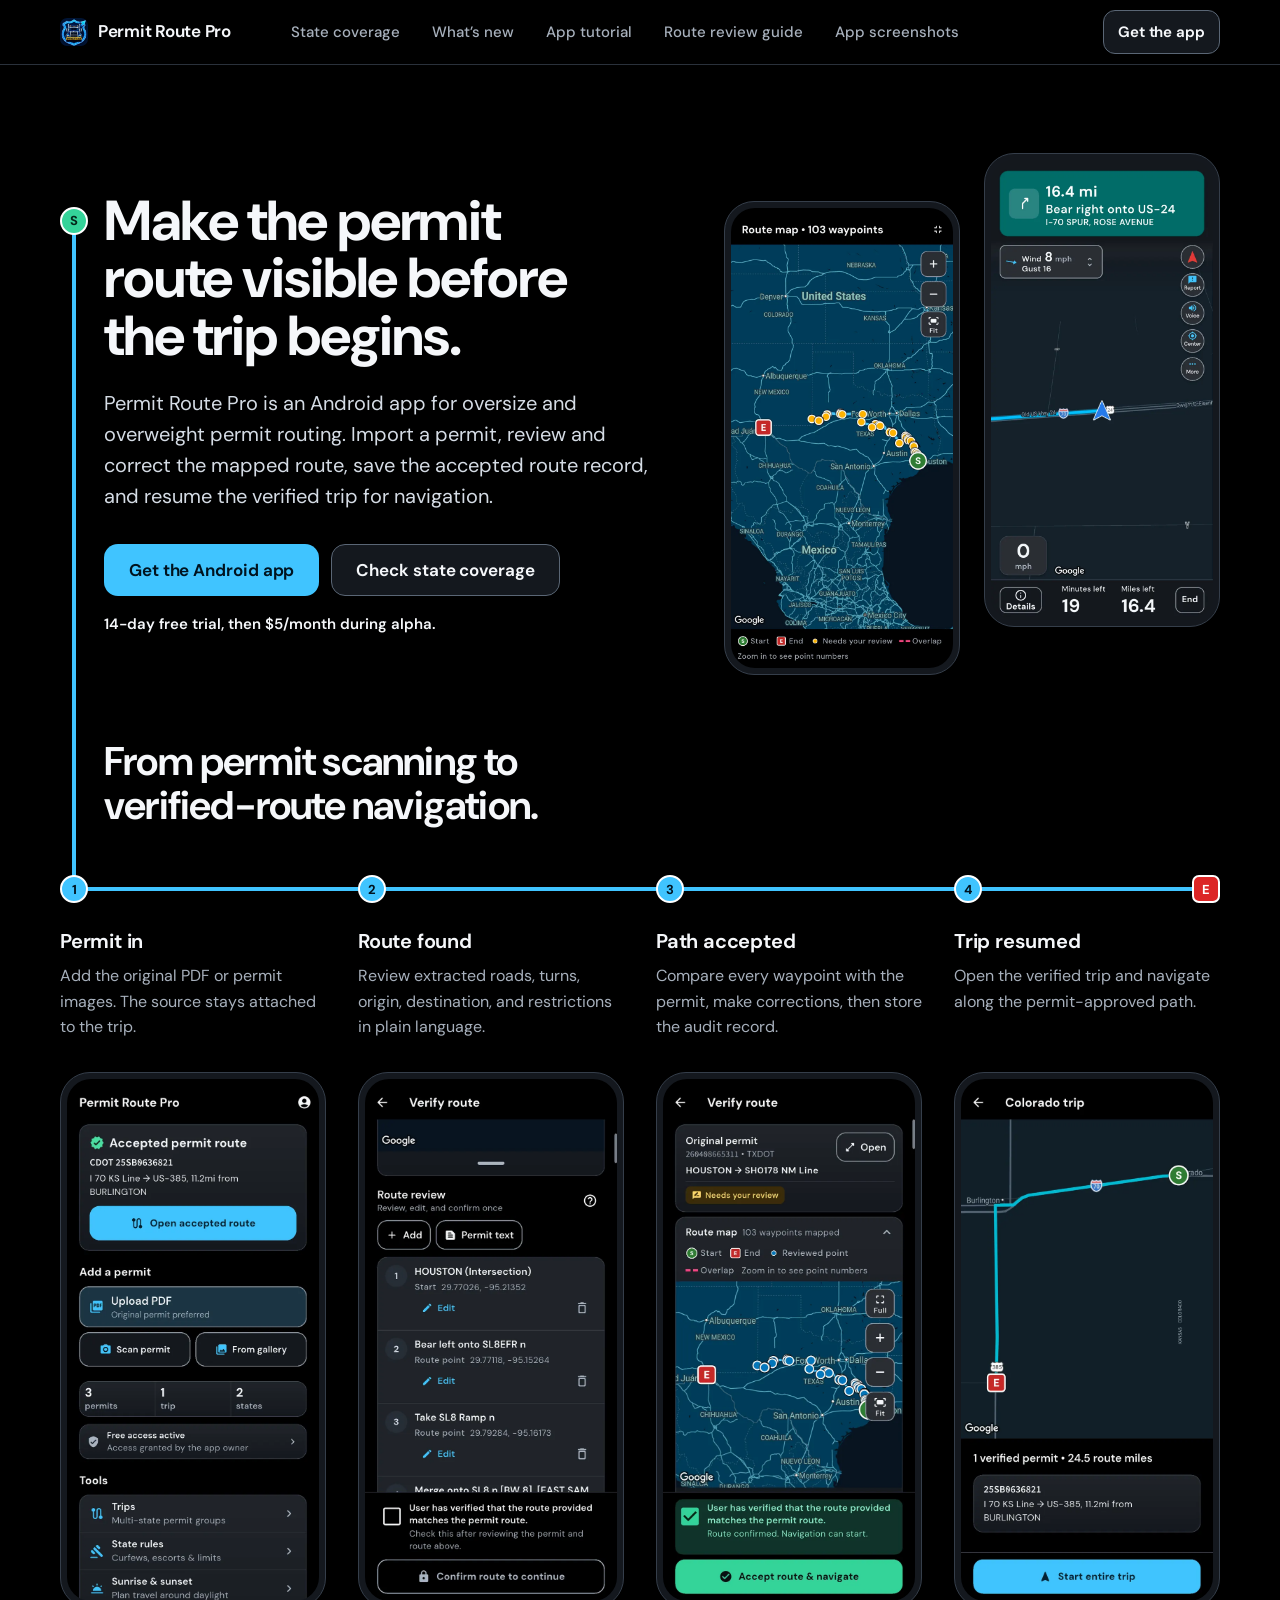
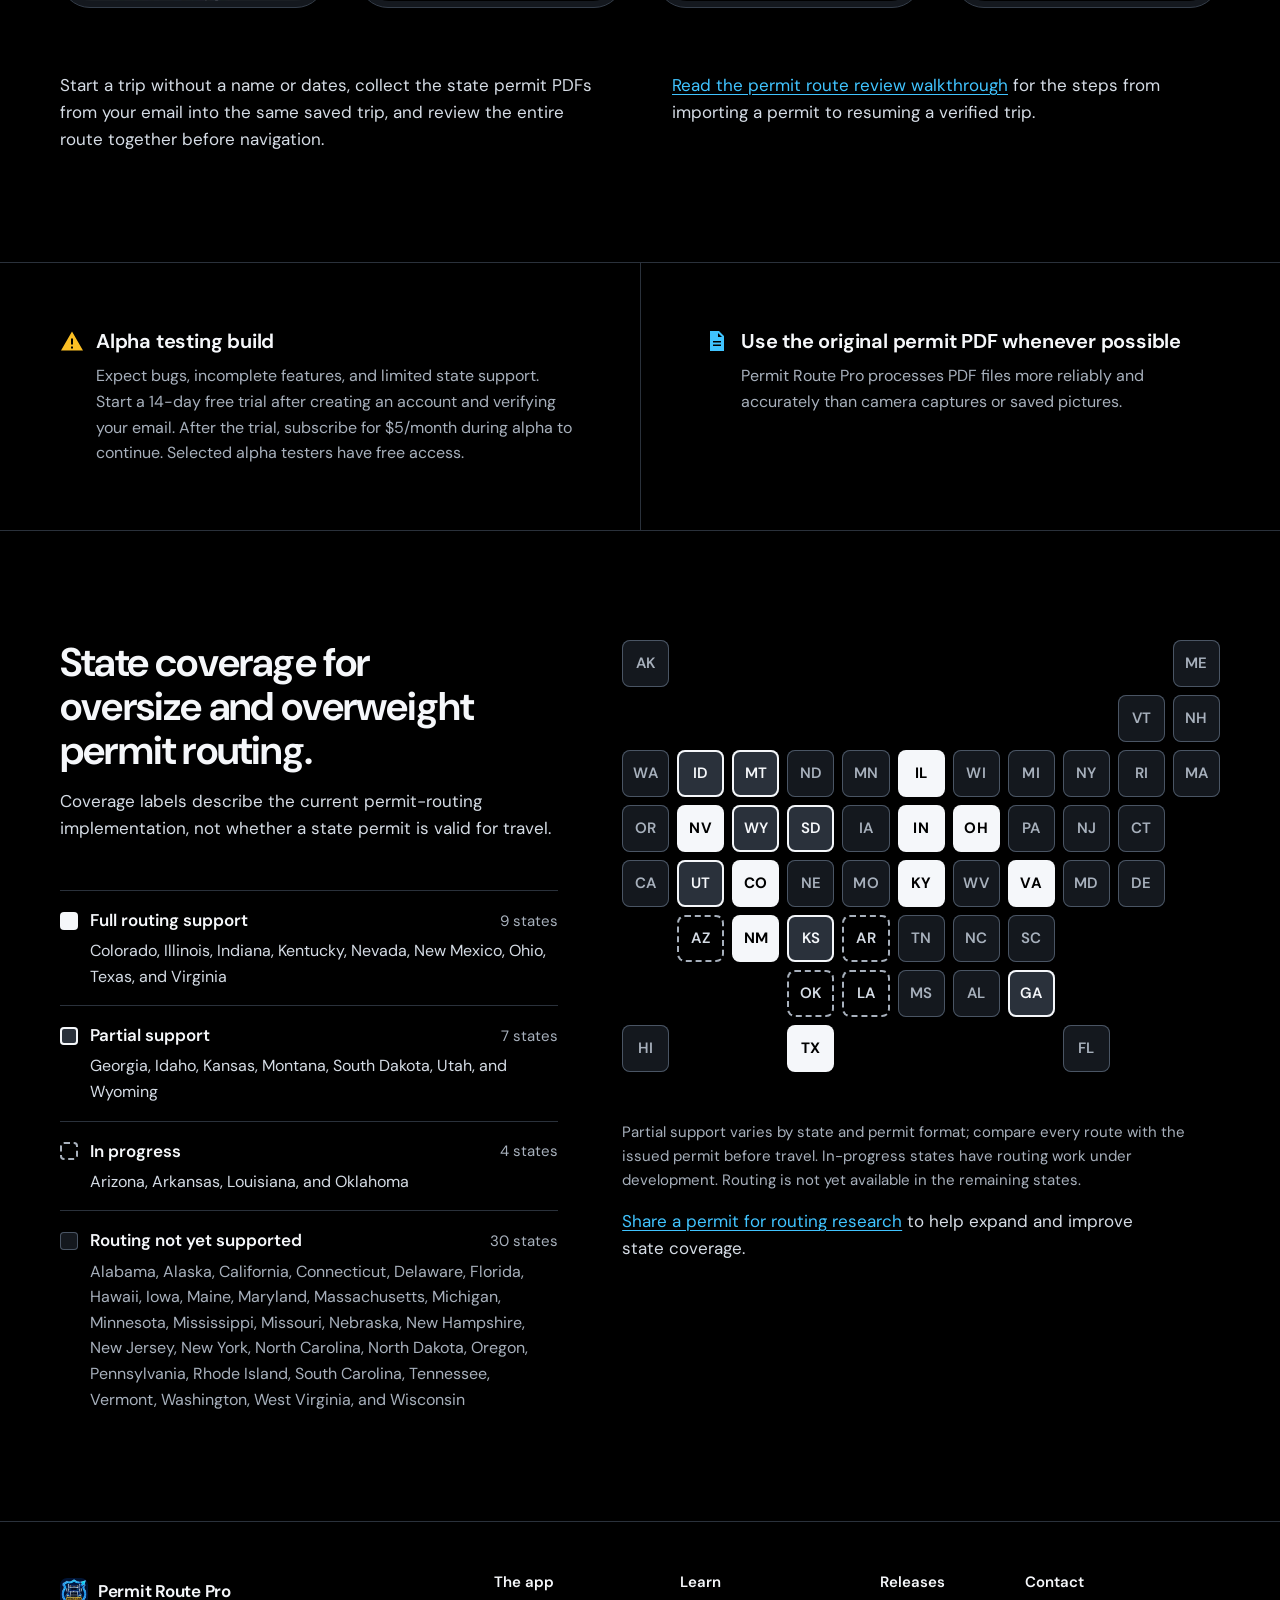
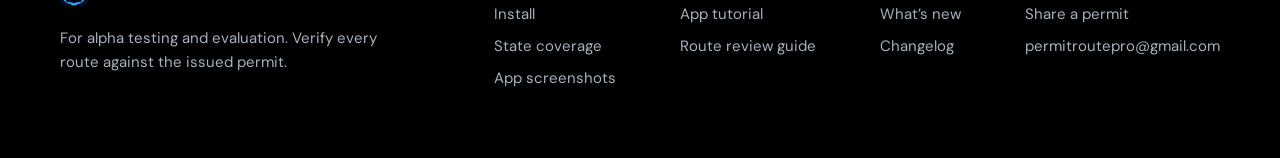
==== commit e8c64705: "Update latest APK manifest and website for v0.4.28-alpha.58" ====
--- a/index.html
+++ b/index.html
@@ -4,9 +4,6 @@
     <meta charset="utf-8">
     <meta name="viewport" content="width=device-width, initial-scale=1">
     <meta name="google-site-verification" content="u55weYqI1f1QMS4rmIIku3oM1XNT6R3yiwb7f9ApbpE" />
-    <meta name="description" content="Review oversize and overweight permit routes with Permit Route Pro for Android. Import permits, verify the mapped route, and resume trips. Explore the alpha.">
-    <link rel="canonical" href="https://permit-route-pro.com/">
-    <title>Permit Route Pro | Oversize &amp; Overweight Permit Routing App</title>
     <script type="application/ld+json">
       {
         "@context": "https://schema.org",
@@ -15,15 +12,34 @@
         "url": "https://permit-route-pro.com/"
       }
     </script>
-    <link rel="stylesheet" href="concepts/concepts.css?v=0.4.28-alpha.45-9e7998e-47">
+    <meta name="description" content="Review oversize and overweight permit routes with Permit Route Pro for Android. Import permits, verify the mapped route, and resume trips. Explore the alpha.">
+    <link rel="canonical" href="https://permit-route-pro.com/">
+    <title>Permit Route Pro | Oversize &amp; Overweight Permit Routing App</title>
+    <meta name="theme-color" content="#000000">
+    <meta name="color-scheme" content="dark">
+    <meta property="og:type" content="website">
+    <meta property="og:site_name" content="Permit Route Pro">
+    <meta property="og:title" content="Permit Route Pro | Oversize &amp; Overweight Permit Routing App">
+    <meta property="og:description" content="Review oversize and overweight permit routes with Permit Route Pro for Android. Import permits, verify the mapped route, and resume trips. Explore the alpha.">
+    <meta property="og:url" content="https://permit-route-pro.com/">
+    <meta property="og:image" content="https://permit-route-pro.com/assets/og.jpg">
+    <meta property="og:image:width" content="1200">
+    <meta property="og:image:height" content="630">
+    <meta name="twitter:card" content="summary_large_image">
+    <link rel="icon" type="image/png" sizes="48x48" href="/assets/icons/favicon-48.png">
+    <link rel="icon" type="image/png" sizes="192x192" href="/assets/icons/icon-192.png">
+    <link rel="apple-touch-icon" href="/assets/icons/apple-touch-icon.png">
+    <link rel="preload" href="/fonts/dm-sans-variable.woff2" as="font" type="font/woff2" crossorigin>
+    <link rel="stylesheet" href="/site.css?v=0.4.28-alpha.58-cdb2f9b-56">
   </head>
-  <body class="atlas" id="top">
+  <body class="page-home">
     <a class="skip-link" href="#main">Skip to content</a>
-    <header class="atlas-wrap site-header">
-      <nav class="atlas-nav" aria-label="Primary navigation">
-        <a class="atlas-brand" href="/">Permit Route Pro</a>
-        <button class="site-menu-button" type="button" data-menu-button aria-expanded="false" aria-controls="site-menu"><span class="site-menu-icon" aria-hidden="true">☰</span> Menu</button>
-        <div class="site-menu" id="site-menu" hidden>
+    <header class="site-header">
+      <div class="wrap header-inner">
+        <a class="brand" href="/"><img class="brand-mark" src="/assets/icons/app-icon-96.webp" alt="" width="32" height="32"><span>Permit Route Pro</span></a>
+        <nav class="site-nav" aria-label="Primary navigation">
+          <button class="site-menu-button" type="button" data-menu-button aria-expanded="false" aria-controls="site-menu"><span class="menu-icon" aria-hidden="true"></span><span class="menu-label">Menu</span></button>
+          <div class="site-menu" id="site-menu" hidden>
             <a href="/" aria-current="page">Home</a>
             <a href="/#coverage">State coverage</a>
             <a href="/updates">What’s new</a>
@@ -33,91 +49,193 @@
             <a href="/changelog">Changelog</a>
             <a href="/share-a-permit">Share a permit</a>
             <a href="/install">Install</a>
-        </div>
-      </nav>
+          </div>
+        </nav>
+        <a class="button button-small header-install" href="/install">Get the app</a>
+      </div>
     </header>
+    <main id="main">
+      <section class="hero">
+        <div class="wrap hero-inner">
+          <div class="hero-copy">
+            <span class="route-marker route-start" aria-hidden="true">S</span>
+            <h1>Make the permit route visible before the trip begins.</h1>
+            <p class="lead">Permit Route Pro is an Android app for oversize and overweight permit routing. Import a permit, review and correct the mapped route, save the accepted route record, and resume the verified trip for navigation.</p>
+            <div class="actions">
+              <a class="button button-primary" href="/install">Get the Android app</a>
+              <a class="button button-secondary" href="#coverage">Check state coverage</a>
+            </div>
+            <p class="terms"><strong>14-day free trial, then $5/month during alpha.</strong></p>
+          </div>
+          <div class="hero-media">
+            <figure class="phone phone-map"><img src="/assets/tutorial/verify_map.webp" alt="Permit Route Pro route map with the start, the end, and every route point from the permit" width="720" height="1516" decoding="async" fetchpriority="high"></figure>
+            <figure class="phone phone-nav"><img src="/assets/tutorial/navigation.webp" alt="Permit Route Pro turn-by-turn navigation along the accepted permit route" width="720" height="1516" loading="lazy" decoding="async"></figure>
+          </div>
+        </div>
+      </section>
 
-    <main id="main">
-      <section class="atlas-wrap atlas-hero">
-        <svg class="contours" viewBox="0 0 1180 680" aria-hidden="true" preserveAspectRatio="none">
-          <g fill="none" stroke="#2a6f97" stroke-width="1.5">
-            <path d="M-40 160C130 30 210 270 390 150S680 40 810 160s240 120 420-20"/>
-            <path d="M-20 215C150 85 235 320 410 205S690 95 825 210s240 110 400-12"/>
-            <path d="M10 275C170 150 260 372 435 265S715 155 850 272s230 105 380-5"/>
-            <path d="M-50 520C120 400 280 590 470 470s330-90 440 10 210 110 330 15"/>
-          </g>
-        </svg>
-        <div class="atlas-copy">
-          <h1>Make the permit route visible before the trip begins.</h1>
-          <p><strong>14-day free trial, then $5/month during alpha.</strong> <a href="/install">Get the app</a>.</p>
-          <p>
-            Permit Route Pro is an Android app for oversize and overweight permit routing.
-            Import a permit, review and correct the mapped route, save the accepted route
-            record, and resume the verified trip for navigation.
-          </p>
-          <div class="atlas-actions">
-            <a class="route-button primary" href="#coverage">Check state coverage</a>
-            <a class="route-button secondary" href="#route">See how it works</a>
-          </div>
-        </div>
-        <figure class="atlas-inset">
-          <img src="assets/screenshots/route-map.jpg" alt="Permit Route Pro approved route map">
-          <p>Approved-route map, current field build</p>
-        </figure>
+      <section class="how" id="route">
+        <div class="wrap">
+          <div class="route">
+            <h2>From permit scanning to <span class="nowrap">verified-route</span> navigation.</h2>
+            <ol class="steps">
+              <li class="step">
+                <h3>Permit in</h3>
+                <p>Add the original PDF or permit images. The source stays attached to the trip.</p>
+                <figure class="phone"><img src="/assets/tutorial/home.webp" alt="Home screen with Upload PDF, Scan permit, and From gallery" width="720" height="1516" loading="lazy" decoding="async"></figure>
+              </li>
+              <li class="step">
+                <h3>Route found</h3>
+                <p>Review extracted roads, turns, origin, destination, and restrictions in plain language.</p>
+                <figure class="phone"><img src="/assets/tutorial/verify_points.webp" alt="Route review list with each road and turn read from the permit and an Edit control beside it" width="720" height="1516" loading="lazy" decoding="async"></figure>
+              </li>
+              <li class="step">
+                <h3>Path accepted</h3>
+                <p>Compare every waypoint with the permit, make corrections, then store the audit record.</p>
+                <figure class="phone"><img src="/assets/tutorial/confirm.webp" alt="Route confirmation with the verified box ticked and Accept route &amp; navigate" width="720" height="1516" loading="lazy" decoding="async"></figure>
+              </li>
+              <li class="step">
+                <h3>Trip resumed</h3>
+                <p>Open the verified trip and navigate along the permit-approved path.</p>
+                <figure class="phone"><img src="/assets/tutorial/trip_overview.webp" alt="Verified trip overview with Start entire trip" width="720" height="1516" loading="lazy" decoding="async"></figure>
+                <span class="route-marker route-end" aria-hidden="true">E</span>
+              </li>
+            </ol>
+          </div>
+          <div class="how-more">
+            <p>Start a trip without a name or dates, collect the state permit PDFs from your email into the same saved trip, and review the entire route together before navigation.</p>
+            <p><a href="/permit-route-review">Read the permit route review walkthrough</a> for the steps from importing a permit to resuming a verified trip.</p>
+          </div>
+        </div>
       </section>
 
-      <section class="route-spine" id="route">
-        <div class="atlas-wrap">
-          <h2>From permit scanning to verified-route navigation.</h2>
-          <div class="atlas-route">
-            <article class="atlas-stop"><h3>Permit in</h3><p>Add the original PDF or permit images. The source stays attached to the trip.</p></article>
-            <article class="atlas-stop"><h3>Route found</h3><p>Review extracted roads, turns, origin, destination, and restrictions in plain language.</p></article>
-            <article class="atlas-stop"><h3>Path accepted</h3><p>Compare every waypoint with the permit, make corrections, then store the audit record.</p></article>
-            <article class="atlas-stop"><h3>Trip resumed</h3><p>Open the verified trip and navigate along the permit-approved path.</p></article>
-          </div>
-          <p>Start a trip without a name or dates, collect the state permit PDFs from your email into the same saved trip, and review the entire route together before navigation.</p>
-          <p><a href="/permit-route-review">Read the permit route review walkthrough</a> for the steps from importing a permit to resuming a verified trip.</p>
+      <section class="notices" aria-label="Important alpha testing information">
+        <div class="wrap notice-grid">
+          <article class="notice notice-alpha">
+            <h2>Alpha testing build</h2>
+            <p>Expect bugs, incomplete features, and limited state support. Start a 14-day free trial after creating an account and verifying your email. After the trial, subscribe for $5/month during alpha to continue. Selected alpha testers have free access.</p>
+          </article>
+          <article class="notice notice-pdf">
+            <h2>Use the original permit PDF whenever possible</h2>
+            <p>Permit Route Pro processes PDF files more reliably and accurately than camera captures or saved pictures.</p>
+          </article>
         </div>
       </section>
 
-      <section class="atlas-field-notes" aria-label="Important alpha testing information">
-        <div class="atlas-wrap field-note-grid">
-          <article class="field-note alpha-note">
-            <span>Field notice</span>
-            <div><h2>Alpha testing build</h2><p>Expect bugs, incomplete features, and limited state support. Start a 14-day free trial after creating an account and verifying your email. After the trial, subscribe for $5/month during alpha to continue. Selected alpha testers have free access.</p></div>
-          </article>
-          <article class="field-note pdf-note">
-            <span>Source quality</span>
-            <div><h2>Use the original permit PDF whenever possible</h2><p>Permit Route Pro processes PDF files more reliably and accurately than camera captures or saved pictures.</p></div>
-          </article>
-        </div>
-      </section>
-
-      <section class="atlas-coverage" id="coverage">
-        <div class="atlas-wrap coverage-atlas-grid">
-          <header>
-            <p class="map-key">Routing coverage legend</p>
+      <section class="coverage" id="coverage">
+        <div class="wrap coverage-inner">
+          <header class="coverage-intro">
             <h2>State coverage for oversize and overweight permit routing.</h2>
             <p>Coverage labels describe the current permit-routing implementation, not whether a state permit is valid for travel.</p>
           </header>
-          <table class="atlas-coverage-table">
+          <div class="state-map" aria-hidden="true">
+            <span class="state-tile" data-tier="none" style="--col:1;--row:1">AK</span>
+            <span class="state-tile" data-tier="none" style="--col:11;--row:1">ME</span>
+            <span class="state-tile" data-tier="none" style="--col:10;--row:2">VT</span>
+            <span class="state-tile" data-tier="none" style="--col:11;--row:2">NH</span>
+            <span class="state-tile" data-tier="none" style="--col:1;--row:3">WA</span>
+            <span class="state-tile" data-tier="partial" style="--col:2;--row:3">ID</span>
+            <span class="state-tile" data-tier="partial" style="--col:3;--row:3">MT</span>
+            <span class="state-tile" data-tier="none" style="--col:4;--row:3">ND</span>
+            <span class="state-tile" data-tier="none" style="--col:5;--row:3">MN</span>
+            <span class="state-tile" data-tier="full" style="--col:6;--row:3">IL</span>
+            <span class="state-tile" data-tier="none" style="--col:7;--row:3">WI</span>
+            <span class="state-tile" data-tier="none" style="--col:8;--row:3">MI</span>
+            <span class="state-tile" data-tier="none" style="--col:9;--row:3">NY</span>
+            <span class="state-tile" data-tier="none" style="--col:10;--row:3">RI</span>
+            <span class="state-tile" data-tier="none" style="--col:11;--row:3">MA</span>
+            <span class="state-tile" data-tier="none" style="--col:1;--row:4">OR</span>
+            <span class="state-tile" data-tier="full" style="--col:2;--row:4">NV</span>
+            <span class="state-tile" data-tier="partial" style="--col:3;--row:4">WY</span>
+            <span class="state-tile" data-tier="partial" style="--col:4;--row:4">SD</span>
+            <span class="state-tile" data-tier="none" style="--col:5;--row:4">IA</span>
+            <span class="state-tile" data-tier="full" style="--col:6;--row:4">IN</span>
+            <span class="state-tile" data-tier="full" style="--col:7;--row:4">OH</span>
+            <span class="state-tile" data-tier="none" style="--col:8;--row:4">PA</span>
+            <span class="state-tile" data-tier="none" style="--col:9;--row:4">NJ</span>
+            <span class="state-tile" data-tier="none" style="--col:10;--row:4">CT</span>
+            <span class="state-tile" data-tier="none" style="--col:1;--row:5">CA</span>
+            <span class="state-tile" data-tier="partial" style="--col:2;--row:5">UT</span>
+            <span class="state-tile" data-tier="full" style="--col:3;--row:5">CO</span>
+            <span class="state-tile" data-tier="none" style="--col:4;--row:5">NE</span>
+            <span class="state-tile" data-tier="none" style="--col:5;--row:5">MO</span>
+            <span class="state-tile" data-tier="full" style="--col:6;--row:5">KY</span>
+            <span class="state-tile" data-tier="none" style="--col:7;--row:5">WV</span>
+            <span class="state-tile" data-tier="full" style="--col:8;--row:5">VA</span>
+            <span class="state-tile" data-tier="none" style="--col:9;--row:5">MD</span>
+            <span class="state-tile" data-tier="none" style="--col:10;--row:5">DE</span>
+            <span class="state-tile" data-tier="progress" style="--col:2;--row:6">AZ</span>
+            <span class="state-tile" data-tier="full" style="--col:3;--row:6">NM</span>
+            <span class="state-tile" data-tier="partial" style="--col:4;--row:6">KS</span>
+            <span class="state-tile" data-tier="progress" style="--col:5;--row:6">AR</span>
+            <span class="state-tile" data-tier="none" style="--col:6;--row:6">TN</span>
+            <span class="state-tile" data-tier="none" style="--col:7;--row:6">NC</span>
+            <span class="state-tile" data-tier="none" style="--col:8;--row:6">SC</span>
+            <span class="state-tile" data-tier="progress" style="--col:4;--row:7">OK</span>
+            <span class="state-tile" data-tier="progress" style="--col:5;--row:7">LA</span>
+            <span class="state-tile" data-tier="none" style="--col:6;--row:7">MS</span>
+            <span class="state-tile" data-tier="none" style="--col:7;--row:7">AL</span>
+            <span class="state-tile" data-tier="partial" style="--col:8;--row:7">GA</span>
+            <span class="state-tile" data-tier="none" style="--col:1;--row:8">HI</span>
+            <span class="state-tile" data-tier="full" style="--col:4;--row:8">TX</span>
+            <span class="state-tile" data-tier="none" style="--col:9;--row:8">FL</span>
+          </div>
+          <table class="coverage-table">
             <caption class="sr-only">Current state routing support</caption>
             <tbody>
-              <tr class="atlas-ready"><th scope="row"><span></span>Full routing support</th><td>Colorado, Illinois, Indiana, Kentucky, Nevada, New Mexico, Ohio, Texas, and Virginia</td></tr>
-              <tr class="atlas-partial"><th scope="row"><span></span>Partial support</th><td>Georgia, Idaho, Montana, South Dakota, Utah, and Wyoming</td></tr>
-              <tr class="atlas-progress"><th scope="row"><span></span>In progress</th><td>Arizona, Arkansas, Louisiana, and Oklahoma</td></tr>
-              <tr class="atlas-unsupported"><th scope="row"><span></span>Routing not yet supported</th><td>Alabama, Alaska, California, Connecticut, Delaware, Florida, Hawaii, Iowa, Kansas, Maine, Maryland, Massachusetts, Michigan, Minnesota, Mississippi, Missouri, Nebraska, New Hampshire, New Jersey, New York, North Carolina, North Dakota, Oregon, Pennsylvania, Rhode Island, South Carolina, Tennessee, Vermont, Washington, West Virginia, and Wisconsin</td></tr>
+              <tr data-tier="full"><th scope="row"><span class="tier-key" aria-hidden="true"></span>Full routing support <span class="tier-count">9 states</span></th><td>Colorado, Illinois, Indiana, Kentucky, Nevada, New Mexico, Ohio, Texas, and Virginia</td></tr>
+              <tr data-tier="partial"><th scope="row"><span class="tier-key" aria-hidden="true"></span>Partial support <span class="tier-count">7 states</span></th><td>Georgia, Idaho, Kansas, Montana, South Dakota, Utah, and Wyoming</td></tr>
+              <tr data-tier="progress"><th scope="row"><span class="tier-key" aria-hidden="true"></span>In progress <span class="tier-count">4 states</span></th><td>Arizona, Arkansas, Louisiana, and Oklahoma</td></tr>
+              <tr data-tier="none"><th scope="row"><span class="tier-key" aria-hidden="true"></span>Routing not yet supported <span class="tier-count">30 states</span></th><td>Alabama, Alaska, California, Connecticut, Delaware, Florida, Hawaii, Iowa, Maine, Maryland, Massachusetts, Michigan, Minnesota, Mississippi, Missouri, Nebraska, New Hampshire, New Jersey, New York, North Carolina, North Dakota, Oregon, Pennsylvania, Rhode Island, South Carolina, Tennessee, Vermont, Washington, West Virginia, and Wisconsin</td></tr>
             </tbody>
           </table>
-          <p class="atlas-coverage-note">Partial support varies by state and permit format; compare every route with the issued permit before travel. In-progress states have routing work under development. Routing is not yet available in the remaining states.</p>
-          <p class="coverage-more"><a href="/share-a-permit">Share a permit for routing research</a> to help expand and improve state coverage.</p>
-        </div>
-      </section>
-
+          <div class="coverage-foot">
+            <p class="coverage-note">Partial support varies by state and permit format; compare every route with the issued permit before travel. In-progress states have routing work under development. Routing is not yet available in the remaining states.</p>
+            <p class="coverage-more"><a href="/share-a-permit">Share a permit for routing research</a> to help expand and improve state coverage.</p>
+          </div>
+        </div>
+      </section>
     </main>
-
-    <footer class="atlas-wrap atlas-footer">For alpha testing and evaluation. Verify every route against the issued permit.</footer>
-    <script src="apk-downloads.js?v=0.4.28-alpha.45-9e7998e-47"></script>
-    <script src="concepts/concepts.js?v=0.4.28-alpha.45-9e7998e-47"></script>
+    <footer class="site-footer">
+      <div class="wrap footer-inner">
+        <div class="footer-about">
+          <a class="brand" href="/"><img class="brand-mark" src="/assets/icons/app-icon-96.webp" alt="" width="32" height="32" loading="lazy"><span>Permit Route Pro</span></a>
+          <p>For alpha testing and evaluation. Verify every route against the issued permit.</p>
+        </div>
+        <nav class="footer-nav" aria-label="Footer">
+          <div>
+            <h2>The app</h2>
+            <ul>
+              <li><a href="/install">Install</a></li>
+              <li><a href="/#coverage">State coverage</a></li>
+              <li><a href="/screenshots">App screenshots</a></li>
+            </ul>
+          </div>
+          <div>
+            <h2>Learn</h2>
+            <ul>
+              <li><a href="/tutorial">App tutorial</a></li>
+              <li><a href="/permit-route-review">Route review guide</a></li>
+            </ul>
+          </div>
+          <div>
+            <h2>Releases</h2>
+            <ul>
+              <li><a href="/updates">What’s new</a></li>
+              <li><a href="/changelog">Changelog</a></li>
+            </ul>
+          </div>
+          <div>
+            <h2>Contact</h2>
+            <ul>
+              <li><a href="/share-a-permit">Share a permit</a></li>
+              <li><a href="mailto:permitroutepro@gmail.com">permitroutepro@gmail.com</a></li>
+            </ul>
+          </div>
+        </nav>
+      </div>
+    </footer>
+    <script src="/apk-downloads.js?v=0.4.28-alpha.58-cdb2f9b-56"></script>
+    <script src="/site.js?v=0.4.28-alpha.58-cdb2f9b-56"></script>
   </body>
 </html>
--- a/site.css
+++ b/site.css
@@ -0,0 +1,2873 @@
+/* Permit Route Pro website, version A "Cockpit".
+   The site wears the app's own dark theme. See DESIGN.md for the tokens. */
+
+/* DM Sans narrowed to the weights used here (400 to 700), Latin only: 35 KB. */
+@font-face {
+  font-family: "DM Sans";
+  src: url("/fonts/dm-sans-variable.woff2") format("woff2");
+  font-weight: 400 700;
+  font-style: normal;
+  font-display: swap;
+}
+
+/* Stand-ins while DM Sans loads. Each is a system font resized to DM Sans's
+   measured width, so lines break in the same places and nothing moves when
+   the real font arrives. Arial covers Windows, macOS and (as Liberation Sans)
+   Linux; Roboto covers Android. Bold and large headings have their own sizes
+   because DM Sans changes proportion with weight and optical size. */
+@font-face {
+  font-family: "DMS Arial";
+  src: local("Arial"), local("Liberation Sans");
+  size-adjust: 104.6%;
+  ascent-override: 94.8%;
+  descent-override: 29.6%;
+  line-gap-override: 0%;
+}
+
+@font-face {
+  font-family: "DMS Arial";
+  src: local("Arial Bold"), local("Liberation Sans Bold");
+  font-weight: 700;
+  size-adjust: 101.4%;
+  ascent-override: 97.8%;
+  descent-override: 30.6%;
+  line-gap-override: 0%;
+}
+
+@font-face {
+  font-family: "DMS Roboto";
+  src: local("Roboto");
+  size-adjust: 104.9%;
+  ascent-override: 94.6%;
+  descent-override: 29.6%;
+  line-gap-override: 0%;
+}
+
+@font-face {
+  font-family: "DMS Roboto";
+  src: local("Roboto Bold"), local("Roboto");
+  font-weight: 700;
+  size-adjust: 107.9%;
+  ascent-override: 91.9%;
+  descent-override: 28.7%;
+  line-gap-override: 0%;
+}
+
+@font-face {
+  font-family: "DMS Arial Display";
+  src: local("Arial Bold"), local("Liberation Sans Bold");
+  font-weight: 700;
+  size-adjust: 92.5%;
+  ascent-override: 107.2%;
+  descent-override: 33.5%;
+  line-gap-override: 0%;
+}
+
+@font-face {
+  font-family: "DMS Roboto Display";
+  src: local("Roboto Bold"), local("Roboto");
+  font-weight: 700;
+  size-adjust: 98.2%;
+  ascent-override: 101%;
+  descent-override: 31.6%;
+  line-gap-override: 0%;
+}
+
+:root {
+  /* Colour: the app's "Original" theme. */
+  --night: #000000;
+  --panel: #14181e;
+  --panel-raised: #1b2129;
+  --line: #2a313b;
+  --control: #5a6675; /* borders of things you can press or type in */
+  --sky: #40c4ff;
+  --sky-bright: #7dd6ff;
+  --sky-ink: #00131f;
+  --sky-soft: #0d2836;
+  --text: #f5f7fa;
+  --text-soft: #d5dce5;
+  --muted: #a7b0bc;
+  --ready: #34d399;
+  --ready-ink: #04261a;
+  --review: #fbbf24;
+  --danger: #ff8a8a;
+  --danger-fill: #dc2626;
+
+  --font-text: "DM Sans", "DMS Arial", "DMS Roboto", system-ui, sans-serif;
+  --font-display: "DM Sans", "DMS Arial Display", "DMS Roboto Display", system-ui, sans-serif;
+
+  /* Type: a 1.2 scale from 17px, fluid at the two display sizes. */
+  --size-small: 0.875rem;
+  --size-note: 0.9375rem;
+  --size-body: 1.0625rem;
+  --size-lead: 1.25rem;
+  --size-h3: 1.25rem;
+  --size-h2: clamp(1.75rem, 1.25rem + 2.1vw, 2.5rem);
+  --size-h1: clamp(2.125rem, 1.3rem + 3.5vw, 3.5rem);
+  --size-display: clamp(2.5rem, 1.25rem + 5.2vw, 4.5rem);
+
+  /* Space: 4, 8, 12, 16, 24, 32, 48, 64, 96. */
+  --space-1: 0.25rem;
+  --space-2: 0.5rem;
+  --space-3: 0.75rem;
+  --space-4: 1rem;
+  --space-5: 1.5rem;
+  --space-6: 2rem;
+  --space-7: 3rem;
+  --space-8: 4rem;
+  --space-9: 6rem;
+  --section: clamp(3.5rem, 2rem + 6vw, 7rem);
+  --gutter: 1.25rem;
+
+  --header: 3.5rem;
+  --marker: 1.75rem; /* route markers and step nodes */
+  --route: 0.25rem; /* thickness of the route line */
+  --rail: calc(var(--marker) + var(--space-4)); /* room kept beside the route */
+}
+
+*,
+*::before,
+*::after {
+  box-sizing: border-box;
+}
+
+html {
+  background: var(--night);
+  color-scheme: dark;
+  scroll-padding-top: calc(var(--header) + var(--space-5));
+  -webkit-text-size-adjust: 100%;
+  text-size-adjust: 100%;
+}
+
+body {
+  margin: 0;
+  background: var(--night);
+  color: var(--text-soft);
+  font-family: var(--font-text);
+  font-size: var(--size-body);
+  font-optical-sizing: auto;
+  line-height: 1.6;
+  -webkit-font-smoothing: antialiased;
+}
+
+h1,
+h2,
+h3 {
+  margin: 0;
+  color: var(--text);
+  font-weight: 650;
+  text-wrap: balance;
+}
+
+/* Large headings always use DM Sans's display cut (optical size 40). */
+h1,
+h2 {
+  font-family: var(--font-display);
+  font-variation-settings: "opsz" 40;
+}
+
+h1 {
+  font-size: var(--size-h1);
+  line-height: 1.05;
+  letter-spacing: -0.02em;
+}
+
+h2 {
+  font-size: var(--size-h2);
+  line-height: 1.1;
+  letter-spacing: -0.02em;
+}
+
+h3 {
+  font-size: var(--size-h3);
+  line-height: 1.4;
+  letter-spacing: -0.01em;
+}
+
+p {
+  margin: 0;
+  text-wrap: pretty;
+}
+
+strong {
+  color: var(--text);
+  font-weight: 600;
+}
+
+a {
+  color: var(--sky);
+  text-decoration-thickness: 1px;
+  text-underline-offset: 0.2em;
+}
+
+a:hover {
+  color: var(--sky-bright);
+  text-decoration-thickness: 2px;
+}
+
+img {
+  max-width: 100%;
+  height: auto;
+}
+
+:focus-visible {
+  outline: 2px solid var(--sky);
+  outline-offset: 3px;
+  border-radius: 4px;
+}
+
+::selection {
+  background: var(--sky);
+  color: var(--sky-ink);
+}
+
+[hidden] {
+  display: none !important;
+}
+
+.nowrap {
+  white-space: nowrap;
+}
+
+/* Read by screen readers, not shown. The menu button's label is one of
+   these until there is room to show it beside the bars. */
+.sr-only,
+.menu-label {
+  position: absolute;
+  width: 1px;
+  height: 1px;
+  overflow: hidden;
+  clip-path: inset(50%);
+  white-space: nowrap;
+}
+
+.wrap {
+  width: 100%;
+  max-width: calc(72.5rem + 2 * var(--gutter));
+  margin-inline: auto;
+  padding-inline: var(--gutter);
+}
+
+.skip-link {
+  position: absolute;
+  left: var(--gutter);
+  top: -4rem;
+  z-index: 30;
+  padding: var(--space-3) var(--space-4);
+  border-radius: 0.75rem;
+  background: var(--sky);
+  color: var(--sky-ink);
+  font-weight: 600;
+  text-decoration: none;
+}
+
+.skip-link:focus {
+  top: var(--space-2);
+  color: var(--sky-ink);
+}
+
+/* Header ------------------------------------------------------------------ */
+
+.site-header {
+  position: sticky;
+  top: 0;
+  z-index: 20;
+  border-bottom: 1px solid var(--line);
+  background: var(--night);
+}
+
+.header-inner {
+  display: flex;
+  align-items: center;
+  gap: var(--space-2);
+  min-height: var(--header);
+}
+
+.brand {
+  display: inline-flex;
+  align-items: center;
+  gap: 0.625rem;
+  min-height: 2.75rem;
+  margin-right: auto;
+  color: var(--text);
+  font-size: 1rem;
+  font-weight: 650;
+  letter-spacing: -0.015em;
+  text-decoration: none;
+  white-space: nowrap;
+}
+
+.brand:hover {
+  color: var(--text);
+}
+
+.brand-mark {
+  width: 1.75rem;
+  height: 1.75rem;
+  border-radius: 0.4375rem;
+}
+
+.site-menu-button {
+  display: inline-flex;
+  align-items: center;
+  justify-content: center;
+  gap: 0.625rem;
+  min-width: 2.75rem;
+  min-height: 2.75rem;
+  padding: 0 0.75rem;
+  border: 1px solid var(--control);
+  border-radius: 0.75rem;
+  background: transparent;
+  color: var(--text);
+  font: inherit;
+  font-size: var(--size-note);
+  font-weight: 600;
+  cursor: pointer;
+}
+
+.site-menu-button:hover,
+.site-menu-button[aria-expanded="true"] {
+  background: var(--panel);
+}
+
+/* Three bars that become a cross while the menu is open. */
+.menu-icon,
+.menu-icon::before,
+.menu-icon::after {
+  display: block;
+  width: 1.125rem;
+  height: 2px;
+  border-radius: 1px;
+  background: currentColor;
+}
+
+.menu-icon {
+  position: relative;
+}
+
+.menu-icon::before,
+.menu-icon::after {
+  content: "";
+  position: absolute;
+  left: 0;
+}
+
+.menu-icon::before {
+  top: -6px;
+}
+
+.menu-icon::after {
+  top: 6px;
+}
+
+[aria-expanded="true"] > .menu-icon {
+  background: transparent;
+}
+
+[aria-expanded="true"] > .menu-icon::before {
+  top: 0;
+  transform: rotate(45deg);
+}
+
+[aria-expanded="true"] > .menu-icon::after {
+  top: 0;
+  transform: rotate(-45deg);
+}
+
+/* Phone: the open menu is a sheet that covers the page below the bar. */
+.site-menu {
+  position: absolute;
+  top: 100%;
+  right: 0;
+  left: 0;
+  display: grid;
+  align-content: start;
+  height: calc(100vh - var(--header));
+  height: calc(100dvh - var(--header));
+  padding: var(--space-2) var(--gutter) var(--space-5);
+  overflow-y: auto;
+  background: var(--panel);
+}
+
+.site-menu a {
+  display: flex;
+  align-items: center;
+  min-height: 3.25rem;
+  border-bottom: 1px solid var(--line);
+  color: var(--text);
+  font-weight: 500;
+  text-decoration: none;
+}
+
+.site-menu a:last-child {
+  border-bottom: 0;
+}
+
+.site-menu a[aria-current="page"] {
+  color: var(--sky);
+  font-weight: 650;
+}
+
+/* Narrow phones: tighten the bar so the wordmark, the button and the menu fit. */
+@media (max-width: 23.99rem) {
+  :root {
+    --gutter: 1rem;
+  }
+
+  .apk-download-options {
+    padding-inline: var(--space-3);
+  }
+
+  .apk-download-options summary {
+    margin-inline: calc(-1 * var(--space-3));
+    padding-inline: var(--space-3);
+  }
+
+  .permit-research-form {
+    padding: var(--space-4);
+  }
+
+  .permit-submit {
+    font-size: var(--size-note);
+  }
+
+  .header-inner {
+    gap: 0.375rem;
+  }
+
+  .brand {
+    gap: 0.5rem;
+    font-size: 0.9375rem;
+  }
+
+  .header-install {
+    padding-inline: 0.75rem;
+  }
+}
+
+@media (max-width: 21.24rem) {
+  .site-header .header-install {
+    display: none;
+  }
+}
+
+@media (min-width: 26rem) {
+  .menu-label {
+    position: static;
+    width: auto;
+    height: auto;
+    clip-path: none;
+  }
+
+  .header-inner {
+    gap: var(--space-3);
+  }
+}
+
+@media (min-width: 40rem) {
+  :root {
+    --gutter: 2rem;
+    --header: 4rem;
+  }
+
+  .brand {
+    font-size: 1.0625rem;
+  }
+
+  /* Tablet: the open menu is a panel hanging under its button. */
+  .site-menu {
+    top: calc(100% + var(--space-2));
+    right: var(--gutter);
+    left: auto;
+    width: 20rem;
+    height: auto;
+    max-height: calc(100vh - var(--header) - var(--space-6));
+    padding: var(--space-2) var(--space-5);
+    border: 1px solid var(--control);
+    border-radius: 1rem;
+    box-shadow: 0 1.5rem 3rem rgb(0 0 0 / 0.8);
+  }
+}
+
+/* Wide screens: the menu is a row of links, always visible. */
+@media (min-width: 68.75rem) {
+  .site-menu-button {
+    display: none;
+  }
+
+  .site-nav {
+    margin-right: auto;
+    margin-left: var(--space-7);
+  }
+
+  .brand {
+    margin-right: 0;
+  }
+
+  .site-menu,
+  .site-menu[hidden] {
+    position: static;
+    display: flex !important;
+    gap: var(--space-6);
+    width: auto;
+    max-height: none;
+    padding: 0;
+    overflow: visible;
+    border: 0;
+    border-radius: 0;
+    background: none;
+    box-shadow: none;
+  }
+
+  .site-menu a {
+    position: relative;
+    min-height: 2.75rem;
+    border-bottom: 0;
+    color: var(--muted);
+    font-size: var(--size-note);
+  }
+
+  .site-menu a:hover {
+    color: var(--text);
+  }
+
+  .site-menu a[aria-current="page"] {
+    color: var(--text);
+    font-weight: 500;
+  }
+
+  /* The current page is marked on the bar's bottom edge. */
+  .site-menu a[aria-current="page"]::after {
+    content: "";
+    position: absolute;
+    right: 0;
+    bottom: calc((2.75rem - var(--header)) / 2);
+    left: 0;
+    height: 2px;
+    background: var(--sky);
+  }
+
+  /* Reached from the wordmark, the button beside the menu, or the footer. */
+  .site-menu a[href="/"],
+  .site-menu a[href="/changelog"],
+  .site-menu a[href="/share-a-permit"],
+  .site-menu a[href="/install"] {
+    display: none;
+  }
+}
+
+/* Buttons ----------------------------------------------------------------- */
+
+.button {
+  display: inline-flex;
+  align-items: center;
+  justify-content: center;
+  gap: var(--space-2);
+  min-height: 3.25rem;
+  padding: 0.75rem 1.5rem;
+  border: 1px solid transparent;
+  border-radius: 0.875rem;
+  font: inherit;
+  font-weight: 650;
+  line-height: 1.25;
+  letter-spacing: -0.005em;
+  text-align: center;
+  text-decoration: none;
+  cursor: pointer;
+  transition: background-color 120ms ease, border-color 120ms ease;
+}
+
+.button-primary {
+  background: var(--sky);
+  color: var(--sky-ink);
+}
+
+.button-primary:hover {
+  background: var(--sky-bright);
+  color: var(--sky-ink);
+}
+
+.button-primary:active {
+  background: #24b3f5;
+}
+
+.button-primary:focus-visible {
+  outline-color: var(--text);
+}
+
+/* The bar's button is outlined, so each page has one filled action. */
+.button-secondary,
+.header-install {
+  border-color: var(--control);
+  background: var(--panel);
+  color: var(--text);
+}
+
+.button-secondary:hover,
+.header-install:hover {
+  border-color: var(--muted);
+  background: var(--panel-raised);
+  color: var(--text);
+}
+
+.button-small {
+  min-height: 2.75rem;
+  padding: 0.5rem 0.875rem;
+  border-radius: 0.75rem;
+  font-size: var(--size-note);
+  white-space: nowrap;
+}
+
+.button:disabled {
+  border-color: var(--line);
+  background: var(--panel-raised);
+  color: var(--muted);
+  cursor: progress;
+}
+
+/* Android mark on every APK link. Material icon, licence in assets/android.LICENSE.txt. */
+a[data-download]::before {
+  content: "";
+  flex: none;
+  width: 1.375rem;
+  height: 1.375rem;
+  background-color: currentColor;
+  -webkit-mask: url("/assets/android.svg") center / contain no-repeat;
+  mask: url("/assets/android.svg") center / contain no-repeat;
+}
+
+/* App screens ---------------------------------------------------------------
+   Every capture is shown without Android's status bar (its top 24px): the
+   picture keeps its bottom edge and loses that strip. */
+
+.phone {
+  --bezel: 0.3125rem;
+  --corner: 1.5rem;
+  margin: 0;
+  padding: var(--bezel);
+  border: 1px solid #353e4a;
+  border-radius: var(--corner);
+  background: var(--panel);
+}
+
+.phone img {
+  display: block;
+  width: 100%;
+  border-radius: calc(var(--corner) - var(--bezel));
+}
+
+img[height="1516"] {
+  aspect-ratio: 720 / 1492;
+  object-fit: cover;
+  object-position: bottom;
+}
+
+img[height="1392"] {
+  aspect-ratio: 720 / 1368;
+  object-fit: cover;
+  object-position: bottom;
+}
+
+/* Home: hero ----------------------------------------------------------------
+   The route starts here. A green S sits beside the title and a Sky line runs
+   down the left edge, out of the hero and into the steps below. */
+
+.hero {
+  --hero-title: var(--size-display);
+  padding-block: clamp(2.5rem, 1.5rem + 5vw, 5.5rem) var(--section);
+  overflow: hidden;
+  overflow: clip;
+}
+
+.hero-inner {
+  display: grid;
+  gap: var(--space-7);
+  padding-left: calc(var(--gutter) + var(--rail));
+}
+
+.hero-copy {
+  position: relative;
+}
+
+/* From S to the bottom of the hero; the hero clips whatever runs past it. */
+.hero-copy::before {
+  content: "";
+  position: absolute;
+  top: calc(var(--hero-title) * 0.51);
+  bottom: -200vh;
+  left: calc((var(--marker) - var(--route)) / 2 - var(--rail));
+  width: var(--route);
+  background: var(--sky);
+}
+
+.hero h1 {
+  max-width: 11.5em;
+  font-size: var(--hero-title);
+  font-weight: 700;
+  line-height: 1.02;
+  letter-spacing: -0.02em;
+}
+
+.lead {
+  max-width: 34em;
+  margin-top: var(--space-5);
+  font-size: clamp(1.0625rem, 1rem + 0.5vw, var(--size-lead));
+  line-height: 1.55;
+}
+
+.actions {
+  display: flex;
+  flex-wrap: wrap;
+  gap: var(--space-3);
+  margin-top: var(--space-6);
+}
+
+.actions .button {
+  flex: 1 1 14rem;
+}
+
+.terms {
+  margin-top: var(--space-4);
+  color: var(--muted);
+  font-size: var(--size-note);
+}
+
+/* Phone and tablet: one whole screen, large enough to read. The navigation
+   screen joins it on a wide screen. The width is set, so the screen holds
+   its place before the picture arrives. */
+.hero-media {
+  display: grid;
+  grid-template-columns: min(16rem, 76%);
+  gap: var(--space-4);
+  align-items: start;
+  width: 100%;
+}
+
+.hero-media .phone-nav {
+  display: none;
+}
+
+/* Large phones held sideways and small tablets have room for both screens
+   whole, side by side. */
+@media (min-width: 34rem) and (max-width: 47.99rem) {
+  .hero-media {
+    grid-template-columns: repeat(2, minmax(0, 15rem));
+  }
+
+  .hero-media .phone-nav {
+    display: block;
+    margin-top: var(--space-7);
+  }
+}
+
+/* Phone: a little less air in the words, so the screens start sooner. */
+@media (max-width: 39.99rem) {
+  .hero-inner {
+    gap: var(--space-6);
+  }
+
+  .lead {
+    line-height: 1.5;
+  }
+
+  .actions {
+    margin-top: var(--space-5);
+  }
+}
+
+@media (min-width: 40rem) {
+  .actions .button {
+    flex: none;
+  }
+
+  .phone {
+    --bezel: 0.375rem;
+    --corner: 1.875rem;
+  }
+}
+
+/* Tablet: one large screen beside the words. */
+@media (min-width: 48rem) {
+  .hero {
+    --hero-title: clamp(2.5rem, 4.4vw, 4rem);
+    padding-bottom: var(--space-8);
+  }
+
+  .hero-inner {
+    grid-template-columns: minmax(0, 1fr) minmax(0, clamp(16.5rem, 30vw, 19rem));
+    align-items: center;
+    gap: var(--space-6);
+  }
+
+  .hero-media {
+    grid-template-columns: minmax(0, 1fr);
+  }
+
+  /* Too narrow for two buttons in a row: stack them at one width. */
+  .actions {
+    display: grid;
+    grid-template-columns: max-content;
+  }
+}
+
+@media (min-width: 64rem) {
+  .hero-inner {
+    gap: var(--space-8);
+  }
+
+  .actions {
+    display: flex;
+  }
+}
+
+/* Wide: both screens, staggered. */
+@media (min-width: 75rem) {
+  .hero-inner {
+    grid-template-columns: minmax(0, 1fr) 31rem;
+  }
+
+  .hero-media {
+    grid-template-columns: 1fr 1fr;
+    gap: var(--space-5);
+  }
+
+  .hero-media .phone-map {
+    margin-top: var(--space-7);
+  }
+
+  .hero-media .phone-nav {
+    display: block;
+  }
+}
+
+/* Home: the route ---------------------------------------------------------
+   The one loud thing on the site, drawn like the route and its start and end
+   markers on the app's map. It comes down from the S in the hero, passes the
+   section title, runs through the four numbered steps and stops at a red E. */
+
+.how {
+  padding-bottom: var(--section);
+}
+
+.route {
+  position: relative;
+}
+
+.route-marker {
+  position: absolute;
+  left: 0;
+  z-index: 1;
+  display: grid;
+  place-items: center;
+  width: var(--marker);
+  height: var(--marker);
+  border: 2px solid #ffffff;
+  font-size: 0.8125rem;
+  font-weight: 700;
+  line-height: 1;
+}
+
+.route-start {
+  /* Centred on the first line of the hero title, in the rail beside it. */
+  top: calc(var(--hero-title) * 0.51 - var(--marker) / 2);
+  left: calc(-1 * var(--rail));
+  border-radius: 50%;
+  background: var(--ready);
+  color: var(--ready-ink);
+}
+
+.route-end {
+  bottom: 0;
+  border-radius: 0.4375rem;
+  background: var(--danger-fill);
+  color: #ffffff;
+}
+
+.route h2 {
+  position: relative;
+  max-width: 19em;
+  padding: 0 0 var(--space-7) var(--rail);
+}
+
+/* Past the title, from the hero's edge down to the first step. */
+.route h2::before {
+  content: "";
+  position: absolute;
+  top: -1px;
+  bottom: 0;
+  left: calc((var(--marker) - var(--route)) / 2);
+  width: var(--route);
+  background: var(--sky);
+}
+
+/* The same list carries every real sequence: the four home steps, the five
+   install steps and the six steps of the route review guide. */
+.steps,
+.install-steps,
+.guide-steps {
+  position: relative;
+  margin: 0;
+  padding: 0;
+  list-style: none;
+  counter-reset: step;
+}
+
+.steps::before {
+  content: "";
+  position: absolute;
+  top: 0;
+  bottom: 0;
+  left: calc((var(--marker) - var(--route)) / 2);
+  width: var(--route);
+  background: var(--sky);
+}
+
+.step,
+.install-steps li,
+.guide-step {
+  position: relative;
+  padding: 0 0 var(--space-7) var(--rail);
+  counter-increment: step;
+}
+
+.step:last-child {
+  padding-bottom: calc(var(--marker) + var(--space-5));
+}
+
+/* A numbered stop, drawn like a reviewed point on the app's route map:
+   a filled dot with a white ring. */
+.step::before,
+.install-steps li::before,
+.guide-step::before {
+  content: counter(step);
+  position: absolute;
+  top: 0;
+  left: 0;
+  z-index: 1;
+  display: grid;
+  place-items: center;
+  width: var(--marker);
+  height: var(--marker);
+  border: 2px solid #ffffff;
+  border-radius: 50%;
+  background: var(--sky);
+  color: var(--sky-ink);
+  font-size: 0.8125rem;
+  font-weight: 700;
+  line-height: 1;
+}
+
+.step h3,
+.install-steps strong {
+  line-height: var(--marker);
+}
+
+/* Inner pages: the line runs from each stop to the next and ends at the
+   last one. On the home page it comes in from the hero and runs on to E. */
+.install-steps li,
+.guide-step {
+  --stop-y: calc(var(--marker) / 2);
+}
+
+.install-steps li:not(:last-child)::after,
+.guide-step:not(:last-child)::after {
+  content: "";
+  position: absolute;
+  top: var(--stop-y);
+  bottom: calc(-1 * var(--stop-y));
+  left: calc((var(--marker) - var(--route)) / 2);
+  width: var(--route);
+  background: var(--sky);
+}
+
+.step p {
+  max-width: 30em;
+  margin: var(--space-2) 0 var(--space-4);
+  color: var(--muted);
+  font-size: 1rem;
+}
+
+.how-more {
+  display: grid;
+  gap: var(--space-4);
+  max-width: 40em;
+  margin-top: var(--space-7);
+}
+
+/* Phone and tablet: the route runs straight down and arrives at E, where the
+   closing words sit. Each step shows only the part of its screen the words
+   are about, cut on a card edge or the screen's own edge. The full screens are
+   on the screenshots and tutorial pages. */
+@media (max-width: 74.99rem) {
+  .step .phone {
+    width: min(100%, 22rem);
+    padding: 0;
+    overflow: hidden;
+    border-radius: 0.875rem;
+  }
+
+  .step .phone img {
+    aspect-ratio: var(--detail-shape);
+    border-radius: 0;
+    object-position: 50% var(--detail-at);
+  }
+
+  /* Add a permit: the heading and its three buttons. */
+  .step:nth-child(1) {
+    --detail-shape: 720 / 332;
+    --detail-at: 45.3%;
+  }
+
+  /* Route review: the heading, Add and Permit text, and the first two roads
+     with their Edit controls. */
+  .step:nth-child(2) {
+    --detail-shape: 720 / 632;
+    --detail-at: 35.85%;
+  }
+
+  /* From the top of the map to the foot of the screen: reviewed points, the
+     ticked box, Accept route & navigate. */
+  .step:nth-child(3) {
+    --detail-shape: 720 / 911;
+    --detail-at: 100%;
+  }
+
+  /* From under the map to the foot of the screen: the verified permit and
+     Start entire trip. */
+  .step:nth-child(4) {
+    --detail-shape: 720 / 462;
+    --detail-at: 100%;
+  }
+
+  /* The closing words begin beside E. */
+  .how-more {
+    margin-top: calc(-1 * var(--marker));
+    padding-left: var(--rail);
+  }
+}
+
+/* Tablet: words on the left of each step, one larger detail on the right. */
+@media (min-width: 48rem) and (max-width: 74.99rem) {
+  .step {
+    display: grid;
+    grid-template-columns: minmax(0, 1fr) minmax(0, 22rem);
+    grid-template-rows: auto 1fr;
+    column-gap: var(--space-6);
+  }
+
+  .step p {
+    grid-column: 1;
+    margin-bottom: 0;
+  }
+
+  .step .phone {
+    grid-area: 1 / 2 / span 2;
+    width: 100%;
+  }
+}
+
+@media (min-width: 62rem) and (max-width: 74.99rem) {
+  .step {
+    grid-template-columns: minmax(0, 1fr) minmax(0, 26rem);
+    column-gap: var(--space-8);
+  }
+}
+
+/* Wide: four full screens across. The route turns once, at step 1, and runs
+   straight to E at the far edge. */
+@media (min-width: 75rem) {
+  .route h2::before {
+    bottom: calc(var(--marker) / -2);
+  }
+
+  .steps {
+    display: grid;
+    grid-template-columns: repeat(4, minmax(0, 1fr));
+    column-gap: var(--space-6);
+  }
+
+  .steps::before {
+    top: calc((var(--marker) - var(--route)) / 2);
+    right: calc(var(--marker) / 2);
+    bottom: auto;
+    left: calc(var(--marker) / 2);
+    width: auto;
+    height: var(--route);
+  }
+
+  .step,
+  .step:last-child {
+    display: flex;
+    flex-direction: column;
+    padding: calc(var(--marker) + var(--space-5)) 0 0;
+  }
+
+  .step p {
+    margin-bottom: var(--space-6);
+  }
+
+  .step .phone {
+    margin-top: auto;
+  }
+
+  .route-end {
+    top: 0;
+    right: 0;
+    bottom: auto;
+    left: auto;
+  }
+
+  .how-more {
+    grid-template-columns: 1fr 1fr;
+    gap: var(--space-8);
+    max-width: none;
+    margin-top: var(--space-8);
+  }
+
+  .how-more p {
+    max-width: 34em;
+  }
+}
+
+/* Widest: the page margin has room for the route, so the line, S and its
+   turn hang in it, and the words beside them move out to the page's own left
+   edge, under the brand and in line with the steps, notices and coverage. */
+@media (min-width: 84rem) {
+  .hero-inner {
+    padding-left: var(--gutter);
+  }
+
+  .route h2 {
+    padding-left: 0;
+  }
+
+  .route h2::before {
+    bottom: calc((var(--marker) + var(--route)) / -2);
+    left: calc((var(--marker) - var(--route)) / 2 - var(--rail));
+  }
+
+  .steps::before {
+    left: calc((var(--marker) - var(--route)) / 2 - var(--rail));
+  }
+}
+
+/* Home: notices ----------------------------------------------------------- */
+
+.notices {
+  border-top: 1px solid var(--line);
+}
+
+.notice {
+  padding-block: var(--space-7);
+}
+
+.notice + .notice {
+  border-top: 1px solid var(--line);
+}
+
+.notice h2 {
+  font-family: var(--font-text);
+  font-variation-settings: normal;
+  display: flex;
+  gap: var(--space-3);
+  font-size: var(--size-h3);
+  line-height: 1.4;
+  letter-spacing: -0.01em;
+}
+
+.notice h2::before {
+  content: "";
+  flex: none;
+  width: 1.5rem;
+  height: 1.75rem;
+  background: var(--tone);
+  -webkit-mask: var(--icon) center / 1.5rem no-repeat;
+  mask: var(--icon) center / 1.5rem no-repeat;
+}
+
+.notice-alpha {
+  --tone: var(--review);
+  --icon: url("data:image/svg+xml,%3Csvg xmlns='http://www.w3.org/2000/svg' viewBox='0 0 24 24'%3E%3Cpath fill-rule='evenodd' d='M12 2.5 1 21.5h22L12 2.5Zm-1 7h2v6h-2v-6Zm0 8h2v2h-2v-2Z'/%3E%3C/svg%3E");
+}
+
+.notice-pdf {
+  --tone: var(--sky);
+  --icon: url("data:image/svg+xml,%3Csvg xmlns='http://www.w3.org/2000/svg' viewBox='0 0 24 24'%3E%3Cpath fill-rule='evenodd' d='M5 2h9l5 5v15H5V2Zm8 2v4h4l-4-4ZM8 12h8v1.6H8V12Zm0 3.4h8V17H8v-1.6Z'/%3E%3C/svg%3E");
+}
+
+.notice p {
+  max-width: 34em;
+  margin-top: var(--space-2);
+  padding-left: calc(1.5rem + var(--space-3));
+  color: var(--muted);
+  font-size: 1rem;
+}
+
+@media (min-width: 48rem) {
+  .notice-grid {
+    display: grid;
+    grid-template-columns: 1fr 1fr;
+  }
+
+  .notice {
+    padding-right: var(--space-6);
+  }
+
+  .notice + .notice {
+    padding-right: 0;
+    padding-left: var(--space-6);
+    border-top: 0;
+    border-left: 1px solid var(--line);
+  }
+}
+
+@media (min-width: 62rem) {
+  .notice {
+    padding-block: var(--space-8);
+    padding-right: var(--space-8);
+  }
+
+  .notice + .notice {
+    padding-left: var(--space-8);
+  }
+}
+
+/* Home: state coverage ---------------------------------------------------- */
+
+.coverage {
+  padding-block: var(--section);
+  border-top: 1px solid var(--line);
+}
+
+.coverage-inner {
+  display: grid;
+  gap: var(--space-7);
+}
+
+.coverage-intro p {
+  max-width: 34em;
+  margin-top: var(--space-4);
+}
+
+.state-map {
+  display: grid;
+  grid-template-columns: repeat(11, minmax(0, 1fr));
+  gap: 0.25rem;
+  width: 100%;
+  max-width: 34rem;
+}
+
+.state-tile {
+  grid-row: var(--row);
+  grid-column: var(--col);
+  display: grid;
+  place-items: center;
+  aspect-ratio: 1;
+  border-radius: 0.375rem;
+  font-size: clamp(0.625rem, 0.3rem + 1.7vw, 0.8125rem);
+  font-weight: 600;
+  line-height: 1;
+  letter-spacing: 0.02em;
+}
+
+/* Four tiers told apart by fill and edge, not colour: solid, outlined,
+   dashed, plain. Neutral on purpose, so data never looks like a button;
+   Sky is kept for actions and the route. */
+.state-tile[data-tier="full"],
+[data-tier="full"] .tier-key {
+  background: var(--text);
+  color: var(--night);
+}
+
+.state-tile[data-tier="full"] {
+  font-weight: 700;
+}
+
+.state-tile[data-tier="partial"],
+[data-tier="partial"] .tier-key {
+  box-shadow: inset 0 0 0 2px var(--text);
+  background: var(--line);
+  color: var(--text);
+}
+
+.state-tile[data-tier="progress"],
+[data-tier="progress"] .tier-key {
+  border: 2px dashed var(--muted);
+  color: var(--text-soft);
+}
+
+.state-tile[data-tier="none"],
+[data-tier="none"] .tier-key {
+  box-shadow: inset 0 0 0 1px #4a5564;
+  background: var(--panel);
+  color: var(--muted);
+}
+
+.coverage-table {
+  display: block;
+  width: 100%;
+  border-collapse: collapse;
+}
+
+.coverage-table tbody,
+.coverage-table tr,
+.coverage-table th,
+.coverage-table td {
+  display: block;
+}
+
+.coverage-table tr {
+  padding-block: var(--space-4);
+  border-top: 1px solid var(--line);
+}
+
+.coverage-table tr:last-child {
+  padding-bottom: 0;
+}
+
+.coverage-table th {
+  display: flex;
+  align-items: center;
+  gap: var(--space-3);
+  padding: 0;
+  color: var(--text);
+  font-weight: 600;
+  text-align: left;
+}
+
+.tier-key {
+  flex: none;
+  width: 1.125rem;
+  height: 1.125rem;
+  border-radius: 0.25rem;
+}
+
+.tier-count {
+  margin-left: auto;
+  color: var(--muted);
+  font-size: var(--size-note);
+  font-weight: 400;
+  font-variant-numeric: tabular-nums;
+  white-space: nowrap;
+}
+
+.coverage-table td {
+  margin-top: var(--space-1);
+  padding: 0 0 0 calc(1.125rem + var(--space-3));
+  font-size: 1rem;
+}
+
+.coverage-table tr[data-tier="none"] td {
+  color: var(--muted);
+}
+
+.coverage-foot {
+  display: grid;
+  gap: var(--space-4);
+}
+
+.coverage-note {
+  color: var(--muted);
+  font-size: var(--size-note);
+}
+
+@media (min-width: 40rem) {
+  .state-map {
+    gap: 0.375rem;
+  }
+}
+
+/* Tablet: the map beside the title, the lists across the page below. */
+@media (min-width: 48rem) {
+  .coverage-inner {
+    grid-template-columns: minmax(0, 1fr) minmax(0, 26rem);
+    grid-template-areas:
+      "intro map"
+      "table table"
+      "foot foot";
+    gap: var(--space-7) var(--space-6);
+  }
+
+  .coverage-intro {
+    grid-area: intro;
+  }
+
+  .state-map {
+    grid-area: map;
+    align-self: start;
+  }
+
+  .coverage-table {
+    grid-area: table;
+  }
+
+  .coverage-foot {
+    grid-area: foot;
+    align-content: start;
+  }
+}
+
+/* Wide: the map fills the larger column. */
+@media (min-width: 62rem) {
+  .coverage-inner {
+    grid-template-columns: minmax(0, 5fr) minmax(0, 6fr);
+    grid-template-rows: auto auto 1fr;
+    grid-template-areas:
+      "intro map"
+      "table map"
+      "table foot";
+    gap: var(--space-7) var(--space-8);
+  }
+
+  .state-map {
+    max-width: none;
+    gap: 0.5rem;
+  }
+
+  .state-tile {
+    border-radius: 0.5rem;
+    font-size: 0.9375rem;
+  }
+}
+
+/* Footer ------------------------------------------------------------------ */
+
+.site-footer {
+  padding-block: var(--space-7) var(--space-8);
+  border-top: 1px solid var(--line);
+  font-size: var(--size-note);
+}
+
+.footer-inner {
+  display: grid;
+  gap: var(--space-7);
+}
+
+.footer-about p {
+  max-width: 22em;
+  margin-top: var(--space-3);
+  color: var(--muted);
+}
+
+/* Two columns on a phone with one shared edge. The second takes the room
+   the first does not need, so the address stays on one line from 360px.
+   Narrower than that, the group with the address takes a row of its own. */
+.footer-nav {
+  display: grid;
+  grid-template-columns: max-content minmax(0, 1fr);
+  gap: var(--space-6) var(--space-4);
+}
+
+@media (max-width: 22.49rem) {
+  .footer-nav > div:last-child {
+    grid-column: 1 / -1;
+  }
+}
+
+.footer-nav h2 {
+  font-family: var(--font-text);
+  font-variation-settings: normal;
+  font-size: var(--size-note);
+  font-weight: 600;
+  line-height: 1.6;
+  letter-spacing: 0;
+}
+
+.footer-nav ul {
+  margin: var(--space-1) 0 0;
+  padding: 0;
+  list-style: none;
+}
+
+.footer-nav a {
+  display: inline-flex;
+  align-items: center;
+  min-height: 2.75rem;
+  color: var(--muted);
+  text-decoration: none;
+}
+
+.footer-nav a:hover {
+  color: var(--text);
+  text-decoration: underline;
+}
+
+@media (min-width: 40rem) {
+  .footer-nav {
+    grid-template-columns: repeat(4, auto);
+    justify-content: space-between;
+    gap: var(--space-6);
+  }
+
+}
+
+@media (min-width: 68.75rem) {
+  .footer-inner {
+    grid-template-columns: minmax(0, 1fr) auto;
+    gap: var(--space-8);
+  }
+
+  .footer-nav {
+    gap: var(--space-8);
+  }
+
+  .footer-nav a {
+    min-height: 2rem;
+  }
+}
+
+/* Inner pages: shared pieces ---------------------------------------------- */
+
+.install,
+.updates,
+.changelog,
+.screens,
+.share,
+.guide,
+.tutorial {
+  padding-block: clamp(2.5rem, 1.5rem + 4vw, 4.5rem) var(--section);
+}
+
+
+.download-actions {
+  display: grid;
+  gap: var(--space-3);
+}
+
+.download-actions .button {
+  width: 100%;
+}
+
+.apk-universal-download {
+  padding-inline: var(--space-4);
+  font-size: 1rem;
+}
+
+.apk-update-notice {
+  padding: var(--space-4);
+  border-radius: 0.875rem;
+  background: var(--sky-soft);
+  color: #b9e6fb;
+  font-size: var(--size-note);
+}
+
+.apk-update-notice strong {
+  display: block;
+  color: #e3f5ff;
+}
+
+/* Space is held for the status line and the picker that site.js fills in,
+   so the page does not move when the release data arrives. Once the picker
+   has loaded and a visitor closes it, the space is given back. */
+.download-device {
+  min-height: 15.5rem;
+}
+
+.download-device:has(> .apk-download-options:not([open]):not([hidden])) {
+  min-height: 0;
+}
+
+.apk-download-status {
+  min-height: 3.2em;
+  color: var(--muted);
+  font-size: var(--size-note);
+}
+
+.apk-download-options {
+  margin-top: var(--space-3);
+  padding-inline: var(--space-4);
+  border: 1px solid var(--line);
+  border-radius: 0.875rem;
+  background: var(--panel);
+}
+
+.apk-download-options summary {
+  display: flex;
+  align-items: center;
+  justify-content: space-between;
+  gap: var(--space-3);
+  min-height: 3rem;
+  margin-inline: calc(-1 * var(--space-4));
+  padding: 0 var(--space-4);
+  border-radius: 0.875rem;
+  color: var(--text);
+  font-weight: 600;
+  cursor: pointer;
+  list-style: none;
+}
+
+summary::-webkit-details-marker {
+  display: none;
+}
+
+/* Chevron: points down when closed, up when open. */
+.apk-download-options summary::after,
+.history-release summary::after {
+  content: "";
+  flex: none;
+  width: 0.5rem;
+  height: 0.5rem;
+  margin: 0 0.25rem 0.25rem;
+  border-right: 2px solid var(--muted);
+  border-bottom: 2px solid var(--muted);
+  transform: rotate(45deg);
+}
+
+.apk-download-options[open] summary::after,
+.history-release[open] summary::after {
+  margin-bottom: -0.25rem;
+  transform: rotate(-135deg);
+}
+
+/* Sized so the chosen download reads in full on a 360px phone. */
+.apk-download-options select {
+  padding-right: 2.25rem;
+  padding-left: 0.75rem;
+  background-position: right 0.75rem center;
+  font-size: var(--size-note);
+}
+
+.apk-download-options label {
+  display: block;
+  margin-bottom: var(--space-2);
+  color: var(--text);
+  font-size: var(--size-note);
+  font-weight: 600;
+}
+
+.apk-download-options p {
+  margin-block: var(--space-3) var(--space-4);
+  color: var(--muted);
+  font-size: var(--size-small);
+  line-height: 1.5;
+}
+
+select,
+input[type="text"],
+input[type="email"],
+textarea {
+  display: block;
+  width: 100%;
+  min-height: 3rem;
+  padding: 0.6875rem 0.875rem;
+  border: 1px solid var(--control);
+  border-radius: 0.75rem;
+  background: var(--night);
+  color: var(--text);
+  font: inherit;
+  font-size: 1rem;
+  font-weight: 400;
+  line-height: 1.5;
+}
+
+select {
+  padding-right: 2.5rem;
+  background-image: url("data:image/svg+xml,%3Csvg xmlns='http://www.w3.org/2000/svg' viewBox='0 0 12 8'%3E%3Cpath d='m1 1.5 5 5 5-5' fill='none' stroke='%23a7b0bc' stroke-width='2' stroke-linecap='round' stroke-linejoin='round'/%3E%3C/svg%3E");
+  background-repeat: no-repeat;
+  background-position: right 0.875rem center;
+  background-size: 0.75rem;
+  text-overflow: ellipsis;
+  appearance: none;
+  cursor: pointer;
+}
+
+select:hover,
+input[type="text"]:hover,
+input[type="email"]:hover,
+textarea:hover {
+  border-color: var(--muted);
+}
+
+select:focus-visible,
+input:focus-visible,
+textarea:focus-visible {
+  border-color: var(--sky);
+  outline-offset: 1px;
+  border-radius: 0.75rem;
+}
+
+::placeholder {
+  color: #8e99a6;
+  opacity: 1;
+}
+
+/* Install ----------------------------------------------------------------- */
+
+.install-grid {
+  display: grid;
+  gap: var(--space-7);
+}
+
+.install-intro {
+  display: grid;
+  gap: var(--space-4);
+  align-content: start;
+}
+
+.install-intro > p:not([class]) {
+  max-width: 34em;
+}
+
+.install-intro .terms {
+  margin-top: var(--space-2);
+  color: var(--text);
+  font-size: var(--size-body);
+}
+
+.install-intro .download-actions {
+  margin-top: var(--space-3);
+}
+
+.install-side {
+  display: grid;
+  gap: var(--space-6);
+  align-content: start;
+}
+
+/* The five steps are stops on the route line (rules with the home steps). */
+.install-steps li {
+  padding-bottom: var(--space-6);
+}
+
+.install-steps li:last-child {
+  padding-bottom: 0;
+}
+
+.install-steps strong {
+  display: block;
+}
+
+.install-steps span,
+.install-qr span {
+  display: block;
+  color: var(--muted);
+  font-size: 1rem;
+}
+
+.install-qr {
+  display: flex;
+  align-items: center;
+  gap: var(--space-4);
+  padding-top: var(--space-6);
+  border-top: 1px solid var(--line);
+}
+
+.install-qr img {
+  flex: none;
+  width: 6rem;
+  height: 6rem;
+  padding: 0.375rem;
+  border-radius: 0.75rem;
+  background: #ffffff;
+}
+
+.release-strip {
+  border-top: 1px solid var(--line);
+  background: var(--panel);
+}
+
+.release-strip-inner {
+  display: grid;
+  gap: var(--space-5);
+  padding-block: var(--space-7);
+}
+
+.release-strip strong {
+  display: block;
+  font-size: var(--size-lead);
+  line-height: 1.3;
+  letter-spacing: -0.01em;
+  font-variant-numeric: tabular-nums;
+}
+
+.release-strip p {
+  margin-top: var(--space-1);
+  color: var(--muted);
+  font-size: 1rem;
+}
+
+@media (min-width: 40rem) {
+  .download-actions {
+    display: flex;
+    flex-wrap: wrap;
+  }
+
+  /* Side by side when both fit; otherwise each fills a row. */
+  .download-actions .button {
+    flex: 1 1 auto;
+    width: auto;
+  }
+
+  .release-strip-inner {
+    grid-template-columns: minmax(0, 1fr) auto;
+    align-items: center;
+  }
+}
+
+@media (min-width: 62rem) {
+  .install-grid {
+    grid-template-columns: minmax(0, 1fr) minmax(0, 27rem);
+    gap: var(--space-9);
+  }
+
+  .install-side {
+    padding-top: var(--space-2);
+  }
+
+  /* On a desktop the code is the way in, so it leads the column; the steps
+     follow under a rule. It holds nothing to focus, so only the eye's order
+     changes. */
+  .install-qr {
+    order: -1;
+    padding: 0 0 var(--space-6);
+    border-top: 0;
+    border-bottom: 1px solid var(--line);
+  }
+}
+
+/* What's new --------------------------------------------------------------
+   Written order is the order seen: title, notes, then everything about
+   downloading. From a tablet up the downloads are a panel beside the notes,
+   as the form is on the Share a permit page. */
+
+.updates-grid {
+  display: grid;
+  gap: var(--space-6);
+}
+
+.updates-head p {
+  max-width: 30em;
+  margin-top: var(--space-4);
+}
+
+.updates-head p + p {
+  margin-top: var(--space-2);
+}
+
+/* The version is the title's second line: same colour, lighter weight. Its
+   size follows the column it sits in, so the longest version stays on one
+   line at every width. Browsers without container units keep the small size. */
+.updates-head {
+  container-type: inline-size;
+}
+
+.title-version {
+  display: block;
+  margin-top: var(--space-2);
+  color: var(--text);
+  font-size: 0.56em;
+  font-size: min(0.8em, 8.5cqi);
+  font-weight: 500;
+  line-height: 1.2;
+  letter-spacing: -0.01em;
+  font-variant-numeric: tabular-nums;
+  white-space: nowrap;
+}
+
+/* The notes sit under a quiet label that says what they are. */
+.notes {
+  padding-top: var(--space-6);
+  border-top: 1px solid var(--line);
+}
+
+.notes h2 {
+  color: var(--muted);
+  font-family: var(--font-text);
+  font-variation-settings: normal;
+  font-size: var(--size-note);
+  font-weight: 600;
+  line-height: 1.4;
+  letter-spacing: 0;
+}
+
+/* Room for one short note (four lines on a phone), so a typical release does
+   not move the downloads below it when the notes arrive. */
+.current-notes {
+  min-height: 6.75rem;
+  margin: var(--space-3) 0 0;
+  padding: 0;
+  list-style: none;
+  color: var(--text);
+  line-height: 1.5;
+}
+
+.current-notes li {
+  max-width: 34em;
+}
+
+.current-notes li + li {
+  margin-top: var(--space-5);
+  padding-top: var(--space-5);
+  border-top: 1px solid var(--line);
+}
+
+.updates-aside {
+  display: grid;
+  gap: var(--space-4);
+  align-content: start;
+  padding-top: var(--space-6);
+  border-top: 1px solid var(--line);
+}
+
+.updates-aside .download-actions {
+  display: grid;
+  gap: var(--space-3);
+}
+
+.build-facts {
+  display: grid;
+  grid-template-columns: minmax(0, 3fr) minmax(0, 2fr);
+  margin: 0;
+  border-bottom: 1px solid var(--line);
+}
+
+.build-facts div {
+  padding-bottom: var(--space-4);
+}
+
+.build-facts div + div {
+  padding-left: var(--space-5);
+  border-left: 1px solid var(--line);
+}
+
+.build-facts dt {
+  color: var(--muted);
+  font-size: var(--size-small);
+}
+
+.build-facts dd {
+  margin: 0;
+  color: var(--text);
+  font-size: 1rem;
+  font-weight: 600;
+  font-variant-numeric: tabular-nums;
+  white-space: nowrap;
+}
+
+@media (min-width: 48rem) {
+  .updates-grid {
+    grid-template-columns: minmax(0, 1fr) minmax(0, 24rem);
+    grid-template-rows: auto 1fr;
+    gap: var(--space-6) var(--space-6);
+  }
+
+  .updates-head {
+    grid-area: 1 / 1;
+  }
+
+  .notes {
+    grid-area: 2 / 1;
+  }
+
+  .current-notes {
+    min-height: 0;
+  }
+
+  .updates-aside {
+    grid-area: 1 / 2 / span 2;
+    align-self: start;
+    padding: var(--space-5);
+    border: 1px solid var(--line);
+    border-radius: 1.25rem;
+    background: var(--panel);
+  }
+
+  .updates-aside .button-secondary,
+  .updates-aside .apk-download-options {
+    background: var(--night);
+  }
+
+  .updates-aside .button-secondary:hover {
+    background: var(--panel-raised);
+  }
+
+  .updates-aside .download-device {
+    min-height: 14.5rem;
+  }
+}
+
+@media (min-width: 62rem) {
+  .updates-grid {
+    grid-template-columns: minmax(0, 1fr) minmax(0, 26rem);
+    gap: var(--space-7) var(--space-9);
+  }
+
+  .updates-aside {
+    padding: var(--space-6);
+  }
+}
+
+/* Changelog --------------------------------------------------------------- */
+
+/* The column may not grow past the page: on a 360px phone a release row is
+   a few pixels wider than the column if it is left to size itself. */
+.changelog-grid {
+  display: grid;
+  grid-template-columns: minmax(0, 1fr);
+  gap: var(--space-7);
+}
+
+@media (max-width: 23.99rem) {
+  .history-release summary {
+    gap: var(--space-3);
+  }
+}
+
+.changelog-intro p {
+  max-width: 26em;
+  margin-top: var(--space-4);
+}
+
+.release-history {
+  min-height: 80vh;
+  border-bottom: 1px solid var(--line);
+}
+
+.release-history > p {
+  padding-block: var(--space-4);
+  border-top: 1px solid var(--line);
+  color: var(--muted);
+}
+
+.history-release {
+  border-top: 1px solid var(--line);
+}
+
+/* The row reaches a little past the text on both sides, so the focus ring
+   does not touch the version. */
+.history-release summary {
+  display: flex;
+  align-items: center;
+  gap: var(--space-4);
+  min-height: 3.5rem;
+  margin-inline: calc(-1 * var(--space-2));
+  padding: var(--space-3) var(--space-2);
+  cursor: pointer;
+  list-style: none;
+}
+
+.history-release summary:focus-visible {
+  outline-offset: -2px;
+}
+
+.history-release summary:hover .history-release-version {
+  color: var(--sky);
+}
+
+.history-release-version {
+  color: var(--text);
+  font-weight: 600;
+  font-variant-numeric: tabular-nums;
+  white-space: nowrap;
+}
+
+.history-release-meta {
+  display: flex;
+  flex-wrap: wrap;
+  justify-content: flex-end;
+  gap: 0 var(--space-4);
+  margin-left: auto;
+  color: var(--muted);
+  font-size: var(--size-small);
+  font-variant-numeric: tabular-nums;
+  text-align: right;
+}
+
+.history-release-notes {
+  display: grid;
+  gap: var(--space-3);
+  max-width: 42em;
+  margin: 0;
+  padding: 0 0 var(--space-5) 1.25rem;
+  font-size: 1rem;
+}
+
+.history-release-notes li::marker {
+  color: var(--sky);
+}
+
+@media (min-width: 62rem) {
+  .changelog-grid {
+    grid-template-columns: minmax(0, 20rem) minmax(0, 1fr);
+    gap: var(--space-9);
+  }
+
+  .changelog-intro {
+    position: sticky;
+    top: calc(var(--header) + var(--space-7));
+    align-self: start;
+  }
+}
+
+/* Screenshots ------------------------------------------------------------- */
+
+.screens-intro p {
+  max-width: 38em;
+  margin-top: var(--space-4);
+}
+
+.screens-grid {
+  display: grid;
+  grid-template-columns: repeat(2, minmax(0, 1fr));
+  gap: var(--space-6) var(--space-4);
+  margin-top: var(--space-7);
+}
+
+.screens-grid figure {
+  margin: 0;
+}
+
+.screens-grid figcaption {
+  padding: var(--space-3) var(--space-1) 0;
+  color: var(--text);
+  font-size: var(--size-note);
+  font-weight: 500;
+  line-height: 1.4;
+}
+
+@media (min-width: 48rem) {
+  .screens-grid {
+    grid-template-columns: repeat(3, minmax(0, 19rem));
+    justify-content: space-between;
+    gap: var(--space-8) var(--space-5);
+    margin-top: var(--space-8);
+  }
+}
+
+/* Share a permit ---------------------------------------------------------- */
+
+.share-grid {
+  display: grid;
+  gap: var(--space-7);
+}
+
+.share-copy {
+  display: grid;
+  gap: var(--space-5);
+  align-content: start;
+}
+
+.share-copy > p {
+  max-width: 36em;
+}
+
+.permit-privacy-note {
+  padding: var(--space-4);
+  border-radius: 0.875rem;
+  background: #3b2c0a;
+  color: #fdd76a;
+  font-size: 1rem;
+}
+
+.permit-privacy-note strong {
+  color: #ffe9a8;
+}
+
+.permit-email-note {
+  color: var(--muted);
+  font-size: var(--size-note);
+}
+
+.permit-research-form {
+  display: grid;
+  gap: var(--space-5);
+  align-content: start;
+  padding: var(--space-5);
+  border: 1px solid var(--line);
+  border-radius: 1.25rem;
+  background: var(--panel);
+}
+
+.permit-field-grid {
+  display: grid;
+  gap: var(--space-5);
+}
+
+.permit-research-form label {
+  display: block;
+  color: var(--text);
+  font-size: var(--size-note);
+  font-weight: 600;
+}
+
+.permit-research-form label > input,
+.permit-research-form label > textarea {
+  margin-top: var(--space-2);
+}
+
+/* "(optional)" beside a field name. */
+.permit-research-form label > span:not(:first-child) {
+  color: var(--muted);
+  font-weight: 400;
+}
+
+textarea {
+  min-height: 7.5rem;
+  resize: vertical;
+}
+
+.permit-research-form .permit-file-drop {
+  display: grid;
+  gap: var(--space-2);
+  padding: var(--space-4);
+  border: 1px dashed var(--control);
+  border-radius: 0.875rem;
+  background: var(--night);
+}
+
+.permit-file-drop small {
+  color: var(--muted);
+  font-size: var(--size-small);
+  font-weight: 400;
+  line-height: 1.5;
+}
+
+.permit-file-drop input[type="file"] {
+  width: 100%;
+  min-height: 2.75rem;
+  color: var(--muted);
+  font: inherit;
+  font-size: var(--size-small);
+  font-weight: 400;
+}
+
+.permit-file-drop input[type="file"]::file-selector-button {
+  min-height: 2.75rem;
+  margin-right: var(--space-3);
+  padding: 0 var(--space-4);
+  border: 1px solid var(--control);
+  border-radius: 0.75rem;
+  background: var(--panel);
+  color: var(--text);
+  font: inherit;
+  font-size: var(--size-note);
+  font-weight: 600;
+  cursor: pointer;
+}
+
+.permit-file-drop input[type="file"]:hover::file-selector-button {
+  border-color: var(--muted);
+  background: var(--panel-raised);
+}
+
+.permit-file-drop output {
+  color: var(--text-soft);
+  font-size: var(--size-small);
+  font-weight: 400;
+}
+
+.permit-research-form .permit-consent {
+  display: grid;
+  grid-template-columns: auto minmax(0, 1fr);
+  gap: var(--space-3);
+  align-items: start;
+  min-height: 2.75rem;
+  font-weight: 400;
+  line-height: 1.5;
+  cursor: pointer;
+}
+
+.permit-consent input {
+  width: 1.375rem;
+  height: 1.375rem;
+  margin: 0.0625rem 0 0;
+  border: 2px solid var(--control);
+  border-radius: 0.375rem;
+  background: var(--night) center / 0.875rem no-repeat;
+  appearance: none;
+  cursor: pointer;
+}
+
+.permit-consent input:hover {
+  border-color: var(--muted);
+}
+
+.permit-consent input:checked {
+  border-color: var(--sky);
+  background-color: var(--sky);
+  background-image: url("data:image/svg+xml,%3Csvg xmlns='http://www.w3.org/2000/svg' viewBox='0 0 14 14'%3E%3Cpath d='m2.5 7.5 3 3 6-7' fill='none' stroke='%2300131f' stroke-width='2.25' stroke-linecap='round' stroke-linejoin='round'/%3E%3C/svg%3E");
+}
+
+.permit-research-form .permit-consent span {
+  color: var(--text-soft);
+}
+
+.permit-submit {
+  width: 100%;
+  padding-inline: var(--space-3);
+  font-size: 1rem;
+  white-space: nowrap;
+}
+
+/* Empty until site.js writes a message; then it is a banner. */
+.permit-form-status {
+  font-size: 1rem;
+}
+
+.permit-form-status:empty {
+  display: none;
+}
+
+.permit-form-status[data-state] {
+  padding: var(--space-3) var(--space-4);
+  border: 1px solid;
+  border-radius: 0.75rem;
+  font-weight: 600;
+}
+
+.permit-form-status[data-state="error"] {
+  border-color: var(--danger);
+  background: #431a1a;
+  color: #ffd0d0;
+}
+
+.permit-form-status[data-state="success"] {
+  border-color: var(--ready);
+  background: #10342a;
+  color: #b4f7dc;
+}
+
+@media (min-width: 40rem) {
+  .permit-research-form {
+    padding: var(--space-6);
+  }
+
+  .permit-field-grid {
+    grid-template-columns: 1fr 1fr;
+  }
+}
+
+@media (min-width: 62rem) {
+  .share-grid {
+    grid-template-columns: minmax(0, 1fr) minmax(0, 31rem);
+    gap: var(--space-9);
+  }
+}
+
+/* Route review guide ------------------------------------------------------
+   The six steps ride the route line (rules with the home steps), each with
+   the part of the app screen it is about. Their headings carry the numbers,
+   so the stops are plain route points. */
+
+.guide {
+  --guide-h2: clamp(1.375rem, 1.2rem + 0.8vw, 1.75rem);
+}
+
+.guide-head p,
+.guide-text,
+.guide-faq {
+  max-width: 40rem;
+}
+
+.guide h1 {
+  max-width: 15em;
+}
+
+.guide p {
+  margin-top: var(--space-4);
+}
+
+.guide h1 + p,
+.tutorial-head h1 + p {
+  margin-top: var(--space-5);
+  color: var(--text);
+  font-size: clamp(1.0625rem, 1rem + 0.5vw, var(--size-lead));
+  line-height: 1.55;
+}
+
+.guide h2 {
+  font-family: var(--font-text);
+  font-variation-settings: normal;
+  font-size: var(--guide-h2);
+  line-height: 1.2;
+  letter-spacing: -0.02em;
+}
+
+.guide-steps {
+  margin-top: var(--space-8);
+}
+
+.guide-step {
+  --stop-y: calc(var(--guide-h2) * 0.6);
+}
+
+.guide-step:last-child {
+  padding-bottom: 0;
+}
+
+/* A route point, centred on the first line of the step's heading. */
+.guide-step::before {
+  content: "";
+  top: calc(var(--stop-y) - 0.5rem);
+  left: calc((var(--marker) - 1rem) / 2);
+  width: 1rem;
+  height: 1rem;
+}
+
+/* The part of the screen the step is about, cut on the screen's own edges. */
+.guide-step .phone {
+  width: min(100%, 22rem);
+  margin-top: var(--space-5);
+  padding: 0;
+  overflow: hidden;
+  border-radius: 0.875rem;
+}
+
+.guide-step .phone img {
+  aspect-ratio: 720 / var(--crop);
+  border-radius: 0;
+  object-position: 50% var(--focus);
+}
+
+.guide-faq {
+  margin-top: var(--space-8);
+}
+
+.guide-faq > div {
+  padding-block: var(--space-6);
+  border-top: 1px solid var(--line);
+}
+
+.guide-faq > div:last-child {
+  padding-bottom: 0;
+}
+
+.guide .button {
+  margin-top: var(--space-6);
+}
+
+/* Tablet up: each step's words on the left, its picture on the right. */
+@media (min-width: 48rem) {
+  .guide-step {
+    display: grid;
+    grid-template-columns: minmax(0, 1fr) clamp(17rem, 38vw, 20rem);
+    column-gap: var(--space-6);
+    align-items: start;
+  }
+
+  .guide-step .phone {
+    width: 100%;
+    margin-top: 0;
+  }
+}
+
+/* Desktop: the text keeps its measure and the picture sits at the far
+   edge. Everything shares the edge of the step text. */
+@media (min-width: 62rem) {
+  .guide-head,
+  .guide-faq {
+    margin-left: var(--rail);
+  }
+
+  .guide-step {
+    grid-template-columns: minmax(0, 40rem) minmax(0, 22rem);
+    justify-content: space-between;
+    column-gap: var(--space-7);
+  }
+}
+
+/* Wide: larger pictures, and the three questions side by side under one
+   rule (the last column holds the install button on one line). */
+@media (min-width: 75rem) {
+  .guide-step {
+    grid-template-columns: minmax(0, 40rem) minmax(0, 26rem);
+  }
+
+  .guide-faq {
+    display: grid;
+    grid-template-columns: repeat(3, minmax(0, 1fr));
+    column-gap: var(--space-6);
+    max-width: none;
+    border-top: 1px solid var(--line);
+  }
+
+  .guide-faq > div {
+    border-top: 0;
+  }
+}
+
+/* Widest: as on the home page, the line and its points hang in the page
+   margin and the title, the steps and the questions share the page's edge. */
+@media (min-width: 84rem) {
+  .guide-head,
+  .guide-faq {
+    margin-left: 0;
+  }
+
+  .guide-step {
+    padding-left: 0;
+  }
+
+  .guide-step::before {
+    left: calc((var(--marker) - 1rem) / 2 - var(--rail));
+  }
+
+  .guide-step:not(:last-child)::after {
+    left: calc((var(--marker) - var(--route)) / 2 - var(--rail));
+  }
+}
+
+/* App tutorial ------------------------------------------------------------ */
+
+.tutorial-head > p {
+  max-width: 40em;
+  margin-top: var(--space-4);
+}
+
+.tutorial-layout {
+  display: grid;
+  gap: var(--space-7);
+  margin-top: var(--space-6);
+}
+
+/* Contents: one closed row on a phone, an open list beside the steps on a
+   wide screen (a line of script in the page opens it there). */
+.tutorial-toc details {
+  border: 1px solid var(--line);
+  border-radius: 0.875rem;
+  background: var(--panel);
+}
+
+.tutorial-toc summary {
+  display: flex;
+  align-items: center;
+  justify-content: space-between;
+  min-height: 3.25rem;
+  padding-inline: var(--space-4);
+  border-radius: 0.875rem;
+  color: var(--text);
+  font-weight: 600;
+  cursor: pointer;
+  list-style: none;
+}
+
+.tutorial-toc summary::after {
+  content: "";
+  width: 0.5rem;
+  height: 0.5rem;
+  margin: 0 0.25rem 0.25rem;
+  border-right: 2px solid var(--muted);
+  border-bottom: 2px solid var(--muted);
+  transform: rotate(45deg);
+}
+
+.tutorial-toc details[open] summary::after {
+  margin-bottom: -0.25rem;
+  transform: rotate(-135deg);
+}
+
+.tutorial-toc details > div {
+  padding: 0 var(--space-4) var(--space-3);
+  border-top: 1px solid var(--line);
+}
+
+.tutorial-toc h2 {
+  font-family: var(--font-text);
+  font-variation-settings: normal;
+  font-size: 1rem;
+  font-weight: 600;
+  line-height: 1.5;
+  letter-spacing: 0;
+}
+
+.tutorial-toc ol,
+.tutorial-toc ul {
+  margin: 0;
+  padding: 0;
+  list-style: none;
+  font-size: var(--size-note);
+}
+
+.tutorial-toc ol {
+  counter-reset: toc;
+}
+
+.tutorial-toc ol li {
+  counter-increment: toc;
+}
+
+.tutorial-toc a {
+  display: flex;
+  gap: 0.75em;
+  align-items: center;
+  min-height: 2.75rem;
+  color: var(--muted);
+  line-height: 1.35;
+  text-decoration: none;
+}
+
+.tutorial-toc h2 a {
+  color: var(--text);
+}
+
+.tutorial-toc ol a::before {
+  content: counter(toc);
+  flex: none;
+  min-width: 1.2em;
+  color: var(--text-soft);
+  font-variant-numeric: tabular-nums;
+}
+
+.tutorial-toc a:hover {
+  color: var(--text);
+  text-decoration: underline;
+}
+
+.tutorial-body {
+  min-width: 0;
+}
+
+.tutorial-body > h2 {
+  padding-top: var(--space-7);
+  border-top: 1px solid var(--line);
+}
+
+.tutorial-body > h2:first-child {
+  padding-top: 0;
+  border-top: 0;
+}
+
+.tutorial-body > h2 + p {
+  margin: var(--space-3) 0 var(--space-6);
+  color: var(--muted);
+}
+
+.tutorial-step {
+  padding-block: var(--space-7);
+  border-top: 1px solid var(--line);
+}
+
+.tutorial-step h3 {
+  font-size: clamp(1.25rem, 1.15rem + 0.5vw, 1.5rem);
+  line-height: 1.25;
+  letter-spacing: -0.015em;
+}
+
+.tutorial-step ul {
+  display: grid;
+  gap: var(--space-3);
+  align-content: start;
+  max-width: 38em;
+  margin: var(--space-4) 0 0;
+  padding-left: 1.25rem;
+}
+
+.tutorial-step li::marker {
+  color: var(--sky);
+}
+
+.tutorial-shots {
+  display: grid;
+  grid-template-columns: repeat(2, minmax(0, 1fr));
+  gap: var(--space-5) var(--space-4);
+  margin-top: var(--space-6);
+}
+
+.tutorial-shots figure {
+  margin: 0;
+}
+
+.tutorial-shots a {
+  display: block;
+  padding: 0.25rem;
+  border: 1px solid #353e4a;
+  border-radius: 1.25rem;
+  background: var(--panel);
+  cursor: zoom-in;
+}
+
+.tutorial-shots img {
+  display: block;
+  width: 100%;
+  border-radius: 1rem;
+}
+
+.tutorial-shots a:hover {
+  border-color: var(--control);
+}
+
+.tutorial-shots figcaption {
+  padding: var(--space-2) var(--space-1) 0;
+  color: var(--muted);
+  font-size: var(--size-small);
+  line-height: 1.4;
+}
+
+/* Phone: a single picture gets most of the width so it can be read in place. */
+@media (max-width: 39.99rem) {
+  .tutorial-shots:not(.small):not(:has(figure + figure)) {
+    grid-template-columns: minmax(0, 72%);
+  }
+}
+
+.tutorial-shots.small {
+  grid-template-columns: repeat(2, minmax(0, 8.5rem));
+}
+
+.tutorial-shots.small a {
+  border-radius: 1rem;
+}
+
+.tutorial-shots.small img {
+  border-radius: 0.75rem;
+}
+
+.tutorial-end {
+  padding-top: var(--space-7);
+  border-top: 1px solid var(--line);
+}
+
+.tutorial-end p {
+  max-width: 34em;
+  margin-top: var(--space-3);
+}
+
+.tutorial-end .button {
+  margin-top: var(--space-5);
+}
+
+@media (min-width: 40rem) {
+  .tutorial-shots {
+    grid-template-columns: repeat(auto-fill, 12.5rem);
+    gap: var(--space-5);
+  }
+}
+
+/* Tablet and wider: words on the left, pictures on the right, two across. */
+@media (min-width: 48rem) {
+  .tutorial-step {
+    display: grid;
+    grid-template-columns: minmax(0, 1fr) auto;
+    grid-template-rows: auto 1fr;
+    column-gap: var(--space-7);
+  }
+
+  .tutorial-step h3,
+  .tutorial-step ul {
+    grid-column: 1;
+  }
+
+  .tutorial-shots {
+    --shot: 10rem;
+    grid-area: 1 / 2 / span 2;
+    grid-template-columns: repeat(2, var(--shot));
+    align-content: start;
+    margin-top: 0;
+  }
+
+  .tutorial-shots:not(:has(figure + figure)) {
+    grid-template-columns: var(--shot);
+  }
+
+  .tutorial-shots.small {
+    grid-template-columns: repeat(2, 8.5rem);
+  }
+
+  .tutorial-shots.small:not(:has(figure + figure)) {
+    grid-template-columns: 8.5rem;
+  }
+}
+
+@media (min-width: 62rem) {
+  .tutorial-shots {
+    --shot: 12.5rem;
+  }
+}
+
+@media (min-width: 68.75rem) {
+  .tutorial-layout {
+    grid-template-columns: 14rem minmax(0, 1fr);
+    gap: var(--space-8);
+    margin-top: var(--space-8);
+  }
+
+  /* The contents list stays beside the steps while they scroll. */
+  .tutorial-toc {
+    position: sticky;
+    top: calc(var(--header) + var(--space-5));
+    align-self: start;
+    max-height: calc(100vh - var(--header) - 2 * var(--space-5));
+    padding-right: var(--space-2);
+    overflow-y: auto;
+    overscroll-behavior: contain;
+    scrollbar-width: thin;
+    scrollbar-color: var(--control) transparent;
+  }
+
+  .tutorial-toc details {
+    border: 0;
+    border-radius: 0;
+    background: none;
+  }
+
+  .tutorial-toc summary {
+    min-height: 2.75rem;
+    padding-inline: 0;
+    font-size: var(--size-note);
+  }
+
+  .tutorial-toc details > div {
+    padding: var(--space-2) 0;
+  }
+
+  .tutorial-toc h2 {
+    font-size: var(--size-note);
+  }
+
+  .tutorial-toc ol,
+  .tutorial-toc ul {
+    font-size: var(--size-small);
+  }
+
+  .tutorial-toc a {
+    align-items: baseline;
+    min-height: 0;
+    padding-block: 0.25rem;
+    line-height: 1.3;
+  }
+}
+
+/* Page not found ---------------------------------------------------------- */
+
+.not-found {
+  display: grid;
+  align-items: center;
+  min-height: 62vh;
+  padding-block: var(--section);
+}
+
+.not-found h1 {
+  max-width: 12em;
+}
+
+.not-found p {
+  max-width: 30em;
+  margin-top: var(--space-5);
+}
+
+.not-found .button {
+  margin-top: var(--space-6);
+}
+
+/* Touch screens keep full-height rows in the contents list at every width;
+   the tighter rows beside the text are for a mouse. */
+@media (pointer: coarse) {
+  .tutorial-toc a {
+    align-items: center;
+    min-height: 2.75rem;
+  }
+}
+
+@media (prefers-reduced-motion: no-preference) {
+  html {
+    scroll-behavior: smooth;
+  }
+}
+
+@media (prefers-reduced-motion: reduce) {
+  *,
+  *::before,
+  *::after {
+    transition: none !important;
+  }
+}
